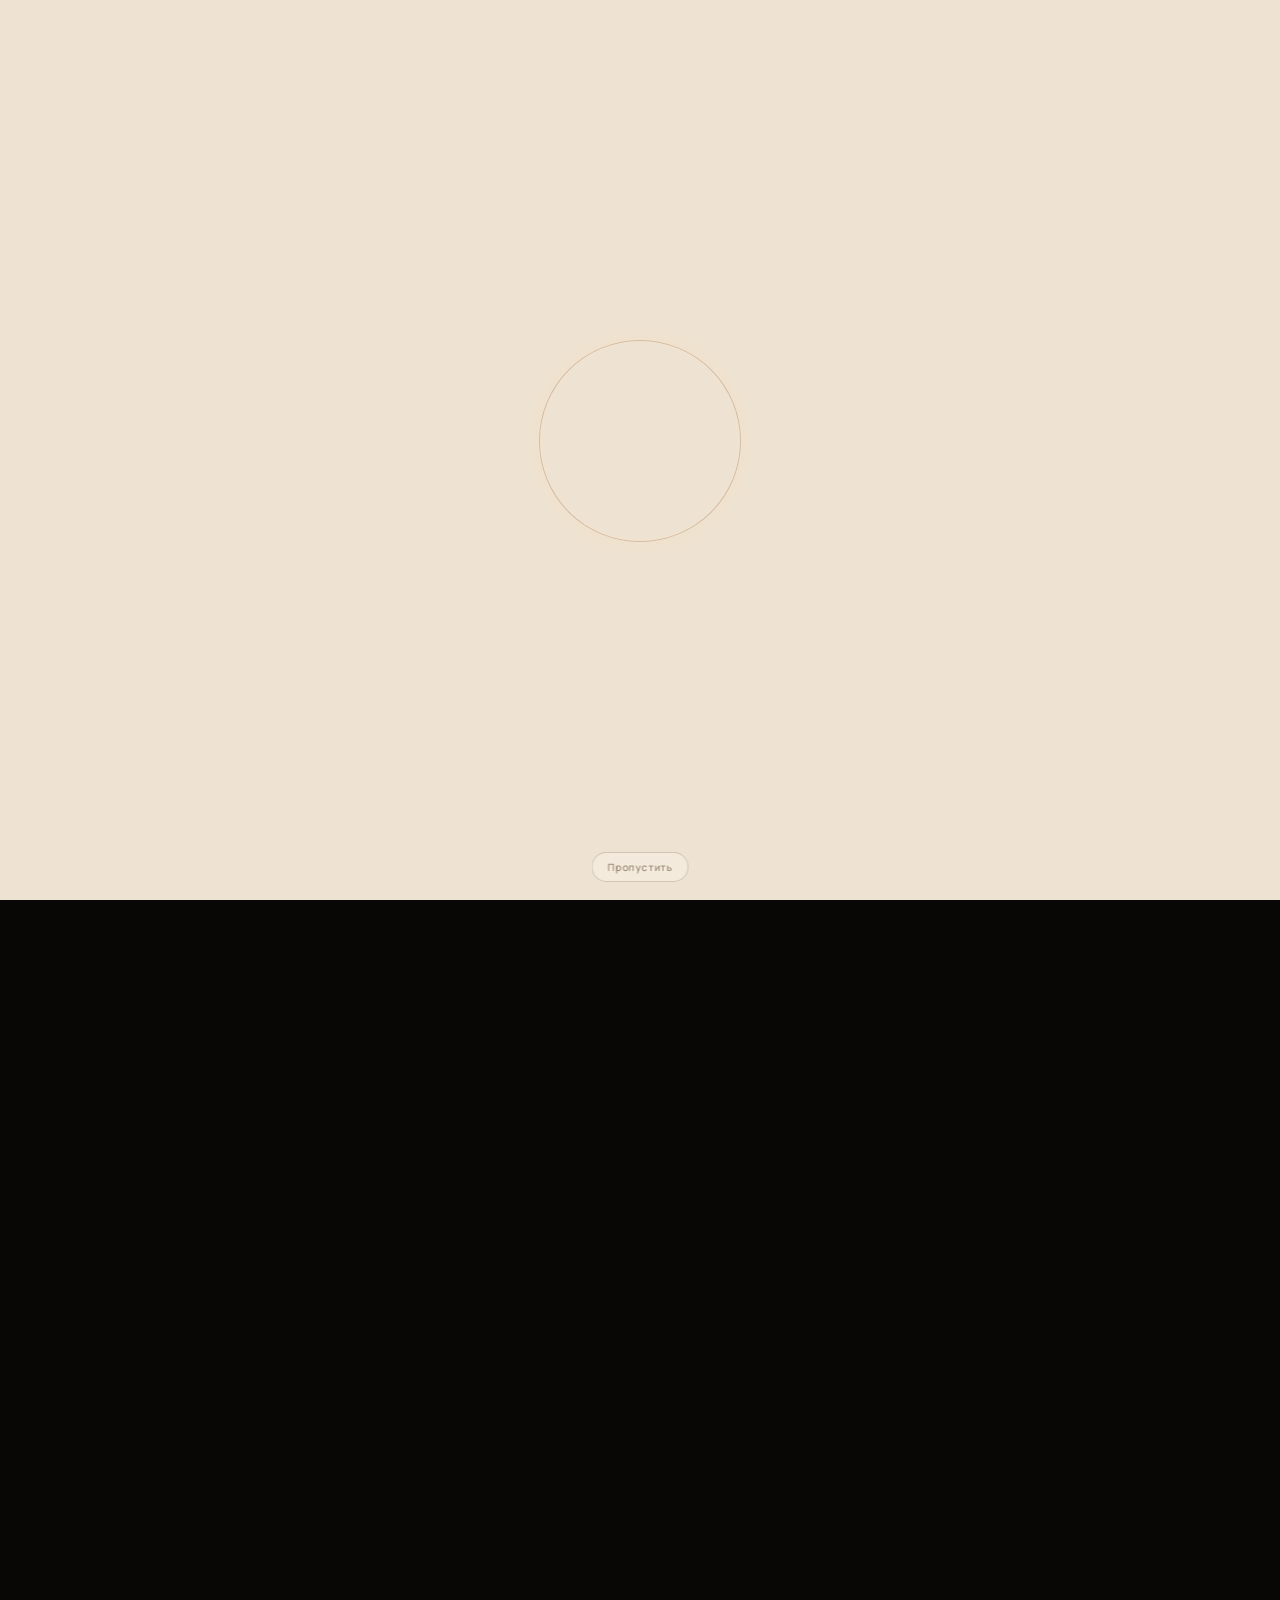
==== index.html @ 204f7936 "Add cinematic petal envelope opening" ====
<!doctype html>
<html lang="ru">
<head>
  <meta charset="utf-8">
  <meta name="viewport" content="width=device-width,initial-scale=1,viewport-fit=cover">
  <meta name="theme-color" content="#090706">
  <meta name="description" content="Свадебное приглашение Михаила и Лианы — 21 июля 2027 года, Москва.">
  <meta name="invite-studio-release" content="V18-CINEMATIC-VIDEO-OPENING">
  <meta name="rsvp-endpoint" content="">
  <title>Михаил и Лиана — 21 июля 2027</title>
  <link rel="preconnect" href="https://fonts.googleapis.com">
  <link rel="preconnect" href="https://fonts.gstatic.com" crossorigin>
  <link href="https://fonts.googleapis.com/css2?family=Cormorant+Garamond:ital,wght@0,400;0,500;0,600;1,400;1,500&family=Manrope:wght@400;500;600&display=swap" rel="stylesheet">
  <link rel="preload" as="image" href="assets/images/hero-desktop.webp" media="(min-width:821px)">
  <link rel="preload" as="image" href="assets/images/hero-mobile.webp" media="(max-width:820px)">
  <link rel="preload" as="image" href="assets/images/envelope-video-poster-v18.webp">
  <link rel="preload" as="video" href="assets/video/envelope-opening-v18.mp4" type="video/mp4">
  <link rel="stylesheet" href="assets/v12.css?v=18">
</head>
<body class="is-locked">
  <div class="boot" id="boot" aria-hidden="true"><span>M</span><i></i><span>L</span></div>

  <button class="music-control" id="musicBtn" type="button" aria-label="Включить музыку" aria-pressed="false">
    <span class="music-icon" aria-hidden="true">♪</span>
    <span class="music-wave" aria-hidden="true"><i></i><i></i><i></i></span>
  </button>
  <audio id="music" src="https://upload.wikimedia.org/wikipedia/commons/transcoded/b/b7/Gymnopedie_No._1..ogg/Gymnopedie_No._1..ogg.mp3" loop preload="none"></audio>

  <section class="opening video-opening" id="opening" aria-label="Открытие свадебного приглашения">
    <div class="opening-video-stage" aria-hidden="true">
      <video class="opening-video" id="openingVideo" playsinline muted preload="auto" disablepictureinpicture poster="assets/images/envelope-video-poster-v18.webp">
        <source src="assets/video/envelope-opening-v18.mp4" type="video/mp4">
      </video>
    </div>
    <div class="opening-whiteout" aria-hidden="true"></div>
    <button class="opening-play" id="seal" type="button" aria-label="Открыть приглашение"></button>
    <button class="skip-opening" id="skip" type="button">Пропустить</button>
  </section>

  <main class="site" id="site" aria-hidden="true" inert>
    <section class="hero" id="hero">
      <picture class="hero-media">
        <source media="(max-width:820px)" srcset="assets/images/hero-mobile.webp">
        <img src="assets/images/hero-desktop.webp" alt="Вечерняя свадебная площадка с дворцовой архитектурой, свечами и цветами">
      </picture>
      <div class="hero-overlay" aria-hidden="true"></div>

      <header class="hero-header">
        <a class="monogram" href="#hero" aria-label="В начало страницы"><span>M</span><i></i><span>L</span></a>
        <nav class="desktop-nav" aria-label="Основная навигация">
          <a href="#invitation">Приглашение</a><a href="#program">Программа</a><a href="#venue">Место</a><a href="#details">Детали</a><a href="#rsvp">RSVP</a>
        </nav>
        <button class="menu-toggle" id="menuToggle" type="button" aria-label="Открыть меню" aria-expanded="false" aria-controls="mobileMenu"><span></span><span></span></button>
      </header>

      <div class="mobile-menu" id="mobileMenu" hidden>
        <nav aria-label="Мобильная навигация">
          <a href="#invitation">Приглашение</a><a href="#program">Программа</a><a href="#venue">Место проведения</a><a href="#details">Важные детали</a><a href="#rsvp">Подтвердить участие</a>
        </nav>
      </div>

      <div class="hero-copy">
        <p class="hero-date">21 июля 2027 <span></span> Москва</p>
        <h1><span>Михаил</span><em>и</em><span>Лиана</span></h1>
        <p class="hero-lead">День, когда начинается<br>наша вечность</p>
        <div class="hero-actions">
          <a class="button button-light" href="#invitation">Смотреть приглашение <span aria-hidden="true">↓</span></a>
          <a class="button button-outline" href="#rsvp">Подтвердить участие</a>
        </div>
      </div>

      <div class="hero-foot"><span>Ресторан-дворец «Турандот»</span><a href="#invitation">Листайте вниз <i aria-hidden="true">↓</i></a></div>
    </section>

    <section class="paper-section invitation reveal-on-scroll" id="invitation">
      <div class="invitation-copy">
        <p class="eyebrow eyebrow-dark">Приглашение</p>
        <h2>Дорогие<br><em>родные и друзья</em></h2>
        <p>Мы будем бесконечно счастливы разделить с вами самый важный день в нашей жизни. Приглашаем вас на свадьбу, которая состоится <strong>21 июля 2027 года.</strong></p>
        <div class="signature">Михаил <i>&</i> Лиана</div>
      </div>
      <div class="countdown-panel">
        <p class="eyebrow">До свадьбы осталось</p>
        <div class="counter" aria-label="Обратный отсчёт до свадьбы">
          <div><strong id="d">0</strong><span id="dLabel">дней</span></div><div><strong id="h">00</strong><span id="hLabel">часов</span></div><div><strong id="m">00</strong><span id="mLabel">минут</span></div><div><strong id="s">00</strong><span id="sLabel">секунд</span></div>
        </div>
        <blockquote>«Большие истории начинаются<br>с правильных людей»</blockquote>
      </div>
    </section>

    <section class="dark-section program reveal-on-scroll" id="program">
      <div class="section-heading">
        <div><p class="eyebrow">21 июля 2027 · Москва</p><h2>Программа<br>дня</h2></div>
        <p>Один красивый вечер — от первой встречи до танцев под любимую музыку. Без лишней суеты, с тёплыми разговорами и людьми, которых мы любим.</p>
      </div>
      <div class="timeline">
        <div class="time-row"><time>17:00</time><strong>Сбор гостей</strong><span>Welcome drink</span></div><div class="time-row"><time>17:30</time><strong>Церемония</strong><span>Главный момент</span></div><div class="time-row"><time>18:15</time><strong>Фотосессия</strong><span>Время для памяти</span></div><div class="time-row"><time>19:00</time><strong>Ужин</strong><span>Тосты и разговоры</span></div><div class="time-row"><time>21:00</time><strong>Торт</strong><span>Сладкая пауза</span></div><div class="time-row"><time>21:30</time><strong>Вечеринка</strong><span>Танцы до ночи</span></div>
      </div>
    </section>

    <section class="venue reveal-on-scroll" id="venue">
      <div class="venue-copy">
        <p class="eyebrow">Место проведения · Москва</p><h2>Турандот</h2>
        <p>Торжественный вечер пройдёт в ресторане-дворце «Турандот» — среди парадных залов, золочёной лепнины и мягкого вечернего света.</p>
        <address>Москва, Тверской бульвар, 26</address><p class="muted">Сбор гостей начинается в 17:00.</p>
        <a class="button button-outline" href="https://yandex.ru/maps/?text=%D0%A2%D1%83%D1%80%D0%B0%D0%BD%D0%B4%D0%BE%D1%82%20%D0%A2%D0%B2%D0%B5%D1%80%D1%81%D0%BA%D0%BE%D0%B9%20%D0%B1%D1%83%D0%BB%D1%8C%D0%B2%D0%B0%D1%80%2026" target="_blank" rel="noopener">Открыть карту <span aria-hidden="true">↗</span></a>
      </div>
      <figure class="venue-media"><img src="assets/images/venue-interior.webp" alt="Торжественный зал со свечами, цветами и сервированным свадебным столом"><figcaption>Ресторан-дворец «Турандот»</figcaption></figure>
    </section>

    <section class="paper-section details reveal-on-scroll" id="details">
      <div class="details-heading"><p class="eyebrow eyebrow-dark">Чтобы вам было удобно</p><h2>Важные детали</h2></div>
      <div class="details-grid">
        <article><span>01</span><h3>Подарки</h3><p>Ваше присутствие — лучший подарок. Если захотите порадовать нас дополнительно, будем благодарны вкладу в нашу семейную мечту.</p></article>
        <article><span>02</span><h3>Трансфер</h3><p>Для гостей будет организован трансфер. Точное время и точки отправления сообщим ближе к дате.</p></article>
        <article><span>03</span><h3>Проживание</h3><p>Гостям из других городов поможем подобрать удобные варианты рядом с площадкой.</p></article>
        <article><span>04</span><h3>Дресс-код</h3><p>Cocktail Attire / Black Tie. Приветствуются глубокие тёмные и спокойные оттенки.</p></article>
      </div>
    </section>

    <section class="rsvp reveal-on-scroll" id="rsvp">
      <div class="rsvp-mark" aria-hidden="true"><img src="assets/images/wax-seal-ml.webp" alt=""></div>
      <div class="rsvp-copy">
        <p class="eyebrow">До 1 мая 2027</p><h2>RSVP</h2>
        <p>Пожалуйста, подтвердите присутствие. Это поможет нам идеально подготовить этот вечер.</p>
        <button class="button button-gold" id="rsvpBtn" type="button">Ответить</button>
      </div>
    </section>

    <footer><span>M <i>|</i> L</span><p>21 июля 2027 · Москва</p></footer>
  </main>

  <div class="modal" id="modal" hidden>
    <div class="modal-backdrop" data-close aria-hidden="true"></div>
    <div class="modal-card" role="dialog" aria-modal="true" aria-labelledby="modalTitle" aria-describedby="modalIntro">
      <button class="modal-close" type="button" data-close aria-label="Закрыть форму">×</button>
      <p class="eyebrow eyebrow-dark">RSVP</p><h2 id="modalTitle">Подтвердить участие</h2>
      <p class="modal-intro" id="modalIntro">Заполните короткую форму — это займёт меньше минуты.</p>
      <form class="rsvp-form" id="rsvpForm" novalidate>
        <label><span>Ваше имя *</span><input name="name" autocomplete="name" required placeholder="Например, Анна Смирнова"><small class="field-error"></small></label>
        <label><span>Вы будете с нами?</span><select name="attend"><option value="yes">Да, с радостью</option><option value="no">К сожалению, не смогу</option></select></label>
        <label><span>Количество гостей</span><select name="guests"><option value="1">1</option><option value="2">2</option><option value="3">3</option><option value="4">4</option></select></label>
        <label><span>Любимая песня</span><input name="song" placeholder="Артист — трек"></label>
        <label><span>Комментарий</span><textarea name="comment" placeholder="Пожелания или важные детали"></textarea></label>
        <button class="submit-button" type="submit"><span>Отправить ответ</span><i aria-hidden="true">→</i></button>
        <p class="form-note" id="formNote">Демонстрационная форма: ответ сохранится на этом устройстве.</p>
        <div class="form-status" id="status" role="status" aria-live="polite"></div>
      </form>
    </div>
  </div>

  <script src="assets/v12.js?v=18"></script>
</body>
</html>
---- assets/v12.css ----
:root{--bg:#090706;--bg-soft:#120e0b;--ink:#24170f;--paper:#efe3d0;--paper-2:#e8d8c1;--ivory:#f8efe3;--gold:#cda75f;--gold-light:#efd69c;--wine:#781f2d;--line:rgba(205,167,95,.25);--serif:"Cormorant Garamond",Georgia,serif;--sans:Manrope,Arial,sans-serif;--radius:28px;--max:1320px;--ease:cubic-bezier(.22,.74,.18,1)}
*{box-sizing:border-box}html{scroll-behavior:smooth;background:var(--bg);scroll-padding-top:20px}body{margin:0;background:radial-gradient(circle at 50% -10%,#21150f 0,transparent 26%),var(--bg);color:var(--ivory);font-family:var(--serif);overflow-x:hidden}body.is-locked{height:100svh;overflow:hidden}button,input,select,textarea{font:inherit}button,a{-webkit-tap-highlight-color:transparent}button{cursor:pointer}a{color:inherit;text-decoration:none}img{display:block;max-width:100%}[hidden]{display:none!important}::selection{background:var(--gold);color:var(--ink)}
.boot{position:fixed;z-index:500;inset:0;display:flex;align-items:center;justify-content:center;gap:18px;background:#080605;transition:opacity .55s ease,visibility .55s ease}.boot span{font-size:31px;letter-spacing:.14em;color:var(--gold-light)}.boot i{display:block;width:1px;height:48px;background:linear-gradient(transparent,var(--gold),transparent)}.boot.is-hidden{opacity:0;visibility:hidden}
.music-control{position:fixed;z-index:190;top:max(18px,env(safe-area-inset-top));right:max(18px,env(safe-area-inset-right));width:54px;height:54px;border:1px solid rgba(230,194,124,.43);border-radius:50%;display:grid;place-items:center;background:rgba(8,6,5,.7);backdrop-filter:blur(12px);color:var(--gold-light);box-shadow:0 12px 36px rgba(0,0,0,.34);transition:transform .25s ease,background .25s ease}.music-control:hover{transform:scale(1.05);background:rgba(25,17,12,.86)}.music-icon{font-size:20px}.music-wave{position:absolute;bottom:9px;display:flex;align-items:end;gap:2px;height:7px}.music-wave i{width:1px;height:3px;background:currentColor}.music-control[aria-pressed=true] .music-wave i{animation:wave .75s ease-in-out infinite alternate}.music-control[aria-pressed=true] .music-wave i:nth-child(2){animation-delay:.2s}.music-control[aria-pressed=true] .music-wave i:nth-child(3){animation-delay:.4s}@keyframes wave{to{height:7px}}
.opening{position:fixed;z-index:160;inset:0;display:grid;place-items:center;overflow:hidden;background:#080605;transition:opacity .9s ease,visibility .9s ease,transform .9s var(--ease)}.opening.is-finished{opacity:0;visibility:hidden;transform:scale(1.025);pointer-events:none}.opening-background{position:absolute;inset:-3%}.opening-background img{width:100%;height:100%;object-fit:cover;filter:blur(6px) brightness(.22) saturate(.75);transform:scale(1.05)}.opening-vignette{position:absolute;inset:0;background:radial-gradient(circle at 50% 48%,rgba(114,69,28,.2),transparent 32%),linear-gradient(180deg,rgba(6,4,3,.34),rgba(6,4,3,.78))}.opening-monogram{position:absolute;z-index:3;top:max(25px,env(safe-area-inset-top));left:50%;transform:translateX(-50%);display:flex;align-items:center;gap:18px;color:var(--gold-light);font-size:32px;letter-spacing:.13em}.opening-monogram i{width:1px;height:42px;background:linear-gradient(transparent,var(--gold),transparent)}.opening-center{position:relative;z-index:4;width:min(920px,96vw);display:grid;justify-items:center;padding:76px 14px 24px}.envelope{position:relative;width:min(760px,88vw);aspect-ratio:1.43;perspective:1600px;isolation:isolate}.envelope-shadow{position:absolute;z-index:0;left:8%;right:8%;bottom:1%;height:15%;border-radius:50%;background:rgba(0,0,0,.72);filter:blur(26px);transition:transform 1s var(--ease),opacity 1s ease}.envelope>img,.envelope-piece,.envelope-piece img,.opening-card,.opening-card>img{position:absolute;inset:0;width:100%;height:100%;object-fit:contain}.envelope-open{z-index:1;opacity:0;filter:brightness(.88);transition:opacity .45s ease}.envelope-piece{z-index:4;transform-style:preserve-3d;will-change:transform,opacity,filter}.envelope-piece img{max-width:none}.envelope-left{clip-path:polygon(0 0,52% 56%,0 100%)}.envelope-right{clip-path:polygon(100% 0,48% 56%,100% 100%)}.envelope-bottom{clip-path:polygon(0 100%,50% 54%,100% 100%)}.envelope-flap{z-index:5;clip-path:polygon(0 0,100% 0,50% 58%);transform-origin:50% 7%;transition:transform .9s var(--ease),opacity .4s ease,filter .45s ease;backface-visibility:hidden}.opening-card{z-index:2;inset:6% 14% 3%;width:72%;height:91%;left:14%;opacity:0;transform:translateY(19%) scale(.88);transition:transform 1s var(--ease),opacity .45s ease,filter .45s ease;filter:brightness(.72)}.opening-card-copy{position:absolute;inset:24% 22% 21%;display:flex;flex-direction:column;align-items:center;justify-content:center;text-align:center;color:#4b2f20;opacity:0;transition:opacity .45s ease .35s}.opening-card-copy small{font:600 9px/1 var(--sans);letter-spacing:.26em;text-transform:uppercase;color:#986a30}.opening-card-copy strong{display:grid;margin:14px 0 10px;font-size:clamp(23px,3.3vw,39px);font-weight:500;line-height:.85}.opening-card-copy em{font-weight:400;color:#996326}.opening-card-copy span{font:600 9px/1 var(--sans);letter-spacing:.18em;text-transform:uppercase}.wax-seal{position:absolute;z-index:8;left:50%;top:55%;width:19%;aspect-ratio:1;transform:translate(-50%,-50%);border-radius:50%;display:grid;place-items:center;background:radial-gradient(circle at 34% 28%,#a94752 0,#7b2030 48%,#50121d 100%);border:1px solid #bc765d;color:#f2d597;box-shadow:inset 0 0 0 5px rgba(255,194,131,.08),inset 0 0 20px rgba(29,3,8,.55),0 15px 26px rgba(0,0,0,.46);transition:transform .65s var(--ease),opacity .42s ease,filter .4s ease}.wax-seal:before{content:"";position:absolute;inset:12%;border:1px solid rgba(242,213,151,.38);border-radius:50%}.wax-seal span{font-size:clamp(14px,2.2vw,25px);letter-spacing:.08em}.seal-trigger{position:absolute;z-index:12;left:50%;top:55%;width:25%;aspect-ratio:1;transform:translate(-50%,-50%);border:0;border-radius:50%;background:transparent}.seal-trigger:after{content:"";position:absolute;inset:9%;border:1px solid rgba(239,214,156,.34);border-radius:50%;animation:pulse 1.8s ease-in-out infinite}.seal-trigger:focus-visible{outline:2px solid var(--gold-light);outline-offset:8px}.light-burst{position:absolute;z-index:7;left:50%;top:55%;width:1px;height:1px;opacity:0;transition:opacity .25s ease}.light-burst i{position:absolute;left:0;top:0;width:min(40vw,320px);height:1px;transform-origin:left;background:linear-gradient(90deg,#fff2c5,#df9d42 42%,transparent);filter:drop-shadow(0 0 5px #f5b654);transform:rotate(var(--r)) scaleX(0);transition:transform .7s var(--ease)}.light-burst i:nth-child(1){--r:35deg}.light-burst i:nth-child(2){--r:145deg}.light-burst i:nth-child(3){--r:215deg}.light-burst i:nth-child(4){--r:325deg}.sparkles{position:absolute;z-index:11;left:50%;top:55%;width:1px;height:1px}.sparkles i{position:absolute;width:4px;height:4px;border-radius:50%;background:#f5ca71;box-shadow:0 0 9px #e7a544;opacity:0;animation:spark 1.3s ease-out forwards}.opening-instruction{display:grid;justify-items:center;gap:7px;margin-top:4px;text-align:center}.opening-instruction strong{font:500 clamp(12px,1.4vw,16px)/1.2 var(--sans);letter-spacing:.24em;text-transform:uppercase;color:var(--gold-light)}.opening-instruction span{font:500 10px/1.4 var(--sans);letter-spacing:.16em;text-transform:uppercase;color:rgba(248,239,227,.55)}.skip-opening{margin-top:11px;padding:9px 14px;border:1px solid rgba(205,167,95,.18);border-radius:999px;background:transparent;color:rgba(248,239,227,.48);font:500 10px/1 var(--sans);letter-spacing:.08em}.opening.is-reacting .wax-seal{filter:brightness(1.3) saturate(1.13);transform:translate(-50%,-50%) scale(1.06)}.opening.is-reacting .seal-trigger:after{animation:none;box-shadow:0 0 50px rgba(223,157,66,.64)}.opening.is-tracing .light-burst{opacity:1}.opening.is-tracing .light-burst i{transform:rotate(var(--r)) scaleX(1)}.opening.is-releasing .wax-seal{transform:translate(-50%,-110%) scale(.72) rotate(-8deg);opacity:0}.opening.is-opening .envelope-open{opacity:1}.opening.is-opening .envelope-flap{transform:rotateX(172deg);opacity:.18;filter:brightness(.65)}.opening.is-opening .envelope-left,.opening.is-opening .envelope-right,.opening.is-opening .envelope-bottom{filter:brightness(.86)}.opening.is-rising .opening-card{opacity:1;transform:translateY(-24%) scale(.94);filter:brightness(1)}.opening.is-rising .opening-card-copy{opacity:1}.opening.is-rising .envelope-shadow{transform:scale(.83);opacity:.52}@keyframes pulse{50%{transform:scale(1.13);opacity:.28}}@keyframes spark{0%{opacity:0;transform:translate(0,0) scale(.3)}20%{opacity:1}100%{opacity:0;transform:translate(var(--x),var(--y)) scale(.1)}}
.site{position:relative;z-index:2;padding:14px 14px 46px;opacity:0;transform:translateY(18px);pointer-events:none;transition:opacity .8s ease,transform .8s var(--ease)}.site.is-ready{opacity:1;transform:none;pointer-events:auto}.site:before{content:"";position:fixed;z-index:-1;inset:0;pointer-events:none;background:radial-gradient(circle,rgba(205,167,95,.4) 0 1px,transparent 1.4px) 0 0/84px 84px;mask-image:linear-gradient(#000,transparent 72%);opacity:.11}.hero,.paper-section,.dark-section,.venue,.rsvp{width:min(var(--max),calc(100vw - 28px));margin:0 auto 22px;border:1px solid var(--line);border-radius:var(--radius);overflow:hidden;box-shadow:0 30px 85px rgba(0,0,0,.35)}
.hero{position:relative;min-height:min(92svh,880px);background:#0d0a08}.hero-media,.hero-media img{position:absolute;inset:0;width:100%;height:100%}.hero-media img{object-fit:cover;object-position:center}.hero-overlay{position:absolute;inset:0;background:linear-gradient(90deg,rgba(8,6,5,.93) 0,rgba(8,6,5,.7) 30%,rgba(8,6,5,.12) 67%),linear-gradient(180deg,rgba(4,3,2,.56) 0,transparent 24%,transparent 65%,rgba(4,3,2,.72) 100%)}.hero-header{position:absolute;z-index:6;top:0;left:0;right:0;display:grid;grid-template-columns:auto 1fr 70px;align-items:center;min-height:88px;padding:0 34px;border-bottom:1px solid rgba(242,214,156,.16);background:linear-gradient(180deg,rgba(4,3,2,.5),transparent)}.monogram{display:flex;align-items:center;gap:13px;color:var(--gold-light);font-size:27px;letter-spacing:.1em}.monogram i{width:1px;height:39px;background:linear-gradient(transparent,var(--gold),transparent)}.desktop-nav{justify-self:center;display:flex;align-items:center;gap:clamp(20px,2.7vw,42px);padding-right:46px}.desktop-nav a{position:relative;font:600 10px/1 var(--sans);letter-spacing:.15em;text-transform:uppercase;color:rgba(248,239,227,.78);transition:color .25s ease}.desktop-nav a:after{content:"";position:absolute;left:0;right:100%;bottom:-10px;height:1px;background:var(--gold);transition:right .28s ease}.desktop-nav a:hover{color:var(--gold-light)}.desktop-nav a:hover:after{right:0}.menu-toggle{display:none}.mobile-menu{display:none}.hero-copy{position:absolute;z-index:5;left:clamp(34px,6vw,82px);top:50%;transform:translateY(-43%);width:min(540px,46vw)}.hero-date{display:flex;align-items:center;gap:12px;margin:0 0 22px;font:600 11px/1.4 var(--sans);letter-spacing:.2em;text-transform:uppercase;color:var(--gold-light)}.hero-date span{width:34px;height:1px;background:var(--gold)}.hero h1{margin:0;display:grid;width:max-content;font-size:clamp(66px,7.3vw,112px);font-weight:400;line-height:.65;letter-spacing:.005em;text-transform:uppercase;text-shadow:0 8px 32px rgba(0,0,0,.45)}.hero h1 em{margin:8px 0 3px;text-align:center;font-size:.46em;font-weight:400;text-transform:none;color:var(--gold);transform:translateX(10%)}.hero-lead{margin:28px 0 0;font:500 12px/1.8 var(--sans);letter-spacing:.2em;text-transform:uppercase;color:rgba(248,239,227,.74)}.hero-actions{display:flex;gap:12px;flex-wrap:wrap;margin-top:28px}.button{min-height:48px;padding:0 21px;border:1px solid rgba(205,167,95,.45);border-radius:999px;display:inline-flex;align-items:center;justify-content:center;gap:18px;font:600 10px/1 var(--sans);letter-spacing:.12em;text-transform:uppercase;transition:transform .25s ease,background .25s ease,color .25s ease,border-color .25s ease}.button:hover{transform:translateY(-2px)}.button-light{background:var(--paper);border-color:var(--paper);color:var(--ink)}.button-outline{background:rgba(8,6,5,.42);backdrop-filter:blur(9px);color:var(--ivory)}.button-gold{background:var(--gold);border-color:var(--gold);color:#25170d}.hero-foot{position:absolute;z-index:5;left:34px;right:34px;bottom:24px;display:flex;justify-content:space-between;align-items:center;font:500 10px/1 var(--sans);letter-spacing:.12em;text-transform:uppercase;color:rgba(248,239,227,.52)}.hero-foot a{display:flex;align-items:center;gap:12px;color:var(--gold-light)}.hero-foot i{font-style:normal;font-size:18px;animation:down 1.5s ease-in-out infinite}@keyframes down{50%{transform:translateY(5px)}}
.paper-section{background:linear-gradient(145deg,var(--paper),var(--paper-2));color:var(--ink)}.invitation{display:grid;grid-template-columns:1.08fr .92fr}.invitation-copy{position:relative;padding:clamp(42px,6vw,86px);overflow:hidden}.invitation-copy:after{content:"";position:absolute;right:-115px;bottom:-120px;width:310px;height:310px;border:1px solid rgba(104,70,42,.17);border-radius:50%;box-shadow:inset 0 0 0 22px rgba(104,70,42,.025)}.eyebrow{margin:0;font:600 10px/1.4 var(--sans);letter-spacing:.2em;text-transform:uppercase;color:var(--gold)}.eyebrow-dark{color:#8b6030}.invitation-copy h2,.venue-copy h2{margin:14px 0 24px;font-size:clamp(48px,5.8vw,84px);font-weight:400;line-height:.88}.invitation-copy h2 em{font-weight:400}.invitation-copy>p:not(.eyebrow){position:relative;z-index:1;max-width:650px;margin:0;font-size:clamp(19px,2vw,28px);line-height:1.5;color:#604736}.signature{position:relative;z-index:1;margin-top:34px;color:#8a5d31;font-size:27px;font-style:italic}.signature i{font-weight:400;color:#a07440}.countdown-panel{display:grid;align-content:center;padding:clamp(38px,5vw,70px);text-align:center;background:radial-gradient(circle at 50% 20%,rgba(128,72,26,.25),transparent 35%),#0c0907}.counter{display:grid;grid-template-columns:repeat(4,1fr);gap:12px;margin:28px 0}.counter div{aspect-ratio:1;display:grid;place-content:center;border:1px solid rgba(205,167,95,.56);border-radius:50%}.counter strong{font-size:clamp(31px,4.1vw,54px);font-weight:400;line-height:.86}.counter span{margin-top:7px;font:600 7px/1 var(--sans);letter-spacing:.1em;text-transform:uppercase;color:var(--gold)}.countdown-panel blockquote{margin:10px 0 0;color:var(--gold-light);font-size:clamp(23px,2.3vw,32px);font-style:italic;line-height:1.3}
.dark-section{padding:clamp(42px,5.5vw,76px);background:linear-gradient(150deg,#100c09,#080605)}.section-heading{display:grid;grid-template-columns:.82fr 1.18fr;gap:50px;align-items:end;margin-bottom:36px}.section-heading h2{margin:12px 0 0;font-size:clamp(62px,7.6vw,106px);font-weight:400;line-height:.78}.section-heading>p{max-width:600px;margin:0;color:rgba(248,239,227,.67);font:400 16px/1.75 var(--sans)}.timeline{border-top:1px solid var(--line)}.time-row{display:grid;grid-template-columns:115px 1fr auto;gap:24px;align-items:center;min-height:67px;border-bottom:1px solid rgba(205,167,95,.15)}.time-row time{font-size:24px;color:var(--gold-light)}.time-row strong{font-size:21px;font-weight:400}.time-row span{color:rgba(248,239,227,.49);font-size:14px;font-style:italic}
.venue{display:grid;grid-template-columns:.87fr 1.13fr;background:#0b0807}.venue-copy{display:flex;flex-direction:column;justify-content:center;padding:clamp(42px,5.5vw,76px)}.venue-copy p:not(.eyebrow){max-width:540px;margin:0 0 14px;color:rgba(248,239,227,.73);font:400 16px/1.75 var(--sans)}.venue-copy address{margin:7px 0 14px;font-size:19px;font-style:normal;color:var(--gold-light)}.venue-copy .muted{color:rgba(248,239,227,.48)!important}.venue-copy .button{align-self:flex-start;margin-top:14px}.venue-media{position:relative;min-height:630px;margin:0;overflow:hidden}.venue-media img{width:100%;height:100%;object-fit:cover}.venue-media:after{content:"";position:absolute;inset:0;background:linear-gradient(90deg,rgba(11,8,7,.62),transparent 28%)}.venue-media figcaption{position:absolute;z-index:2;right:22px;bottom:18px;color:rgba(248,239,227,.65);font-size:14px;font-style:italic}
.details{padding:clamp(42px,5.5vw,76px)}.details-heading h2{margin:13px 0 34px;font-size:clamp(60px,7.2vw,100px);font-weight:400;line-height:.85}.details-grid{display:grid;grid-template-columns:repeat(4,1fr);border-top:1px solid rgba(76,52,34,.19);border-left:1px solid rgba(76,52,34,.19)}.details-grid article{min-height:230px;padding:25px;border-right:1px solid rgba(76,52,34,.19);border-bottom:1px solid rgba(76,52,34,.19)}.details-grid article>span{font:600 9px/1 var(--sans);letter-spacing:.14em;color:#9b713f}.details-grid h3{margin:38px 0 12px;font-size:24px;font-weight:500}.details-grid p{margin:0;color:#67503d;font:400 14px/1.65 var(--sans)}
.rsvp{display:grid;grid-template-columns:.8fr 1.2fr;gap:50px;align-items:center;min-height:510px;padding:clamp(42px,6vw,86px);background:radial-gradient(circle at 20% 45%,rgba(120,31,45,.23),transparent 31%),linear-gradient(135deg,#100b09,#070504)}.rsvp-mark{position:relative;width:min(320px,66vw);aspect-ratio:1;margin:auto;border:1px solid #b78a45;border-radius:50%;display:flex;align-items:center;justify-content:center;gap:24px;background:radial-gradient(circle at 34% 28%,#a94752,#781f2d 55%,#48121b);box-shadow:inset 0 0 0 9px rgba(239,214,156,.04),inset 0 0 50px rgba(34,4,8,.4),0 28px 66px rgba(0,0,0,.4);color:#f1d38e;font-size:64px;letter-spacing:.06em}.rsvp-mark:before{content:"";position:absolute;inset:9%;border:1px solid rgba(239,214,156,.28);border-radius:50%}.rsvp-mark i{width:1px;height:80px;background:linear-gradient(transparent,var(--gold-light),transparent)}.rsvp-copy h2{margin:12px 0 21px;color:var(--gold);font-size:clamp(76px,10vw,136px);font-weight:400;line-height:.7}.rsvp-copy>p:not(.eyebrow){max-width:650px;color:rgba(248,239,227,.72);font:400 16px/1.7 var(--sans)}.rsvp-copy .button{margin-top:15px;min-width:160px}footer{width:min(var(--max),calc(100vw - 28px));margin:44px auto 0;display:flex;align-items:center;justify-content:space-between;color:rgba(248,239,227,.47)}footer span{font-size:24px;letter-spacing:.2em;color:var(--gold)}footer span i{font-style:normal;opacity:.55}footer p{font:500 9px/1 var(--sans);letter-spacing:.16em;text-transform:uppercase}
.modal{position:fixed;z-index:300;inset:0;display:grid;place-items:center;padding:16px}.modal-backdrop{position:absolute;inset:0;background:rgba(0,0,0,.78);backdrop-filter:blur(10px)}.modal-card{position:relative;z-index:1;width:min(590px,100%);max-height:min(90svh,820px);overflow:auto;padding:34px;border-radius:26px;background:linear-gradient(145deg,#f3e8d7,#e7d7c0);color:var(--ink);box-shadow:0 36px 100px rgba(0,0,0,.62)}.modal-close{position:absolute;top:13px;right:13px;width:42px;height:42px;border:1px solid rgba(67,42,26,.13);border-radius:50%;background:rgba(255,250,242,.7);color:#3f281b;font-size:25px;line-height:1}.modal-card h2{margin:8px 42px 8px 0;font-size:42px;font-weight:500;line-height:.96}.modal-intro{margin:0 0 22px;color:#654b37;font:400 14px/1.55 var(--sans)}.rsvp-form{display:grid;grid-template-columns:1fr 1fr;gap:13px}.rsvp-form label{display:grid;gap:6px}.rsvp-form label:first-child,.rsvp-form label:nth-child(4),.rsvp-form label:nth-child(5),.submit-button,.form-note,.form-status{grid-column:1/-1}.rsvp-form label>span{font:600 9px/1 var(--sans);letter-spacing:.13em;text-transform:uppercase;color:#79593f}.rsvp-form input,.rsvp-form select,.rsvp-form textarea{width:100%;min-height:47px;padding:12px 13px;border:1px solid rgba(72,47,30,.16);border-radius:11px;background:rgba(255,253,249,.8);color:#291a11;font:400 14px/1.4 var(--sans);outline:none;transition:border-color .2s ease,box-shadow .2s ease}.rsvp-form input:focus,.rsvp-form select:focus,.rsvp-form textarea:focus{border-color:#a8783c;box-shadow:0 0 0 3px rgba(168,120,60,.12)}.rsvp-form textarea{min-height:85px;resize:vertical}.field-error{min-height:0;color:#8c2031;font:500 11px/1.4 var(--sans)}.rsvp-form label.has-error input{border-color:#8c2031}.submit-button{min-height:50px;margin-top:3px;padding:0 18px;border:0;border-radius:999px;display:flex;align-items:center;justify-content:center;gap:18px;background:#29190f;color:#f5eadc;font:600 10px/1 var(--sans);letter-spacing:.12em;text-transform:uppercase}.submit-button:disabled{opacity:.55;cursor:wait}.submit-button i{font-style:normal;font-size:17px}.form-note{margin:0;color:#7b624f;font:400 11px/1.45 var(--sans)}.form-status{min-height:0;color:#724423;font:600 12px/1.5 var(--sans)}
.countdown-panel{color:var(--ivory)}
.reveal-on-scroll{opacity:0;transform:translateY(24px);transition:opacity .75s ease,transform .75s var(--ease)}.reveal-on-scroll.is-visible{opacity:1;transform:none}
@media(max-width:980px){.desktop-nav{gap:18px;padding-right:55px}.invitation,.venue,.rsvp{grid-template-columns:1fr}.venue-media{min-height:520px;order:-1}.section-heading{grid-template-columns:1fr}.rsvp{gap:30px}.rsvp-mark{width:230px}.details-grid{grid-template-columns:1fr 1fr}.hero-copy{width:min(540px,64vw)}}
@media(max-width:820px){:root{--radius:22px}.site{padding:8px 8px 38px}.hero,.paper-section,.dark-section,.venue,.rsvp{width:100%;margin-bottom:13px}.hero{min-height:max(720px,92svh)}.hero-media img{object-position:center}.hero-overlay{background:linear-gradient(180deg,rgba(6,4,3,.48) 0,rgba(6,4,3,.08) 28%,rgba(6,4,3,.55) 62%,rgba(6,4,3,.93) 100%)}.hero-header{min-height:72px;padding:0 17px;grid-template-columns:48px 1fr 48px}.monogram{grid-column:2;justify-self:center;font-size:24px}.monogram i{height:34px}.desktop-nav{display:none}.menu-toggle{display:grid;grid-column:1;grid-row:1;justify-self:start;width:44px;height:44px;padding:0;border:0;background:transparent;place-content:center;gap:7px}.menu-toggle span{display:block;width:23px;height:1px;background:var(--gold-light);transition:transform .25s ease}.menu-toggle[aria-expanded=true] span:first-child{transform:translateY(4px) rotate(45deg)}.menu-toggle[aria-expanded=true] span:last-child{transform:translateY(-4px) rotate(-45deg)}.mobile-menu{display:block;position:absolute;z-index:5;inset:72px 0 auto;background:rgba(8,6,5,.95);backdrop-filter:blur(14px);border-bottom:1px solid var(--line)}.mobile-menu nav{display:grid;padding:23px}.mobile-menu a{padding:13px 0;border-bottom:1px solid rgba(205,167,95,.13);font:500 11px/1 var(--sans);letter-spacing:.14em;text-transform:uppercase}.music-control{top:max(17px,env(safe-area-inset-top));right:max(14px,env(safe-area-inset-right));width:43px;height:43px}.hero-copy{left:22px;right:22px;top:auto;bottom:98px;width:auto;transform:none}.hero-date{margin-bottom:18px;font-size:9px}.hero h1{width:auto;font-size:clamp(54px,15.2vw,76px);line-height:.7}.hero h1 em{font-size:.4em;margin:7px 0 2px}.hero-lead{margin-top:21px;font-size:10px}.hero-actions{margin-top:22px}.hero-actions .button{flex:1;min-width:190px}.hero-foot{left:22px;right:22px;bottom:22px}.hero-foot>span{display:none}.opening-center{width:100%}.envelope{width:min(720px,96vw)}.opening-instruction{margin-top:8px}.invitation-copy,.countdown-panel,.dark-section,.venue-copy,.details,.rsvp{padding:36px 21px}.counter{gap:7px}.counter strong{font-size:clamp(28px,8vw,42px)}.venue-media{min-height:460px}.rsvp-mark{width:190px;font-size:42px}.rsvp-mark i{height:55px}}
@media(max-width:560px){.hero{min-height:max(690px,92svh)}.hero-copy{bottom:79px}.hero h1{font-size:clamp(52px,16vw,70px)}.hero-actions{display:grid}.hero-actions .button{width:100%;min-width:0}.hero-actions .button-outline{display:none}.hero-foot{bottom:18px}.opening-monogram{font-size:25px;gap:14px}.opening-monogram i{height:34px}.opening-center{padding:70px 6px 18px}.envelope{width:105vw;left:-2.5vw}.opening-instruction strong{font-size:10px}.skip-opening{font-size:9px}.invitation-copy h2,.venue-copy h2{font-size:47px}.invitation-copy>p:not(.eyebrow){font-size:20px}.counter{grid-template-columns:repeat(2,1fr);max-width:300px;margin:25px auto}.counter div{aspect-ratio:1}.section-heading h2{font-size:65px}.section-heading>p{font-size:14px}.time-row{grid-template-columns:66px 1fr;gap:12px;min-height:59px}.time-row time{font-size:18px}.time-row strong{font-size:18px}.time-row span{display:none}.venue-media{min-height:390px}.details-heading h2{font-size:61px}.details-grid{grid-template-columns:1fr}.details-grid article{min-height:0}.details-grid h3{margin-top:22px}.rsvp{min-height:560px;text-align:center}.rsvp-copy .button{width:100%}footer{width:calc(100vw - 28px);margin-top:32px;display:grid;justify-items:center;gap:12px}footer p{margin:0}.modal-card{padding:29px 17px}.modal-card h2{font-size:35px}.rsvp-form{grid-template-columns:1fr}.rsvp-form label{grid-column:1!important}}
@media(prefers-reduced-motion:reduce){html{scroll-behavior:auto}*,*:before,*:after{animation-duration:.01ms!important;animation-iteration-count:1!important;transition-duration:.01ms!important}.reveal-on-scroll{opacity:1;transform:none}}

/* V13: realistic seal and mobile typography refinements */
.wax-seal{width:24%;height:auto;aspect-ratio:1;display:block;object-fit:contain;border:0;border-radius:0;background:transparent;box-shadow:none;filter:drop-shadow(0 15px 20px rgba(0,0,0,.48));transition:transform .65s var(--ease),opacity .3s ease,filter .4s ease}
.envelope>img.wax-seal{inset:auto;left:50%;top:55%;width:24%;height:auto}
.wax-seal:before{content:none}.seal-trigger{transition:opacity .22s ease}.opening.is-releasing .seal-trigger{opacity:0;pointer-events:none}.opening.is-releasing .seal-trigger:after{box-shadow:none}.opening.is-opening .light-burst,.opening.is-rising .light-burst{opacity:0}.opening.is-opening .envelope-flap{opacity:0;visibility:hidden}
.rsvp-mark{width:min(340px,66vw);display:grid;place-items:center;border:0;border-radius:0;background:transparent;box-shadow:none}.rsvp-mark:before{content:none}.rsvp-mark img{width:100%;height:100%;object-fit:contain;filter:drop-shadow(0 28px 44px rgba(0,0,0,.5))}
.hero h1 span{display:block;max-width:100%;white-space:nowrap}
@media(max-width:820px){.hero h1{font-size:clamp(48px,14vw,64px);line-height:.72}.rsvp-mark{width:220px}.counter{max-width:320px;margin-left:auto;margin-right:auto}.counter strong{font-size:clamp(25px,7vw,34px)}}
@media(max-width:560px){.hero h1{font-size:clamp(46px,13.6vw,58px)}.counter{grid-template-columns:repeat(2,minmax(0,1fr));gap:12px;max-width:320px}.counter div{min-width:0}.rsvp-mark{width:210px}}

/* V14: clean envelope reveal and lighter mobile ornament */
.envelope-open{clip-path:inset(0 0 22% 0)}
@media(max-width:820px){.invitation-copy:after{right:-84px;bottom:-74px;width:190px;height:190px;box-shadow:inset 0 0 0 13px rgba(104,70,42,.025)}}
@media(max-width:560px){
  .envelope{width:100vw;left:0}
  .opening-card{transform:translateY(15%) scale(.78)}
  .opening-card-copy{inset:18% 18% 36%}
  .opening.is-rising .opening-card{transform:translateY(-34%) scale(.82)}
  .invitation-copy:after{right:-54px;bottom:-48px;width:132px;height:132px;box-shadow:inset 0 0 0 9px rgba(104,70,42,.025)}
}

/* V15: cinematic opening sequence */
.opening{perspective:1800px;transition:opacity 1.05s ease,visibility 1.05s ease,transform 1.2s cubic-bezier(.16,.84,.26,1),filter 1.05s ease}
.opening.is-finished{transform:scale(1.065);filter:blur(3px)}
.opening-background img{transform:scale(1.045);transition:transform 5.2s cubic-bezier(.16,.84,.26,1),filter 2.2s ease;will-change:transform,filter}
.opening-vignette{transition:opacity 1.5s ease,background 1.5s ease}
.opening-flash{position:absolute;z-index:2;inset:0;pointer-events:none;opacity:0;background:radial-gradient(circle at 50% 51%,rgba(255,239,193,.38) 0,rgba(224,166,78,.16) 12%,transparent 38%);mix-blend-mode:screen;transform:scale(.45);transition:opacity .8s ease,transform 1.1s cubic-bezier(.16,.84,.26,1)}
.envelope{transform-style:preserve-3d;transform:translateZ(0) scale(1);transition:transform .75s cubic-bezier(.16,.84,.26,1);will-change:transform}
.envelope-aura{position:absolute;z-index:0;inset:-12%;pointer-events:none;opacity:0;transform:scale(.48);filter:blur(18px);transition:opacity .8s ease,transform 1.3s cubic-bezier(.16,.84,.26,1),filter 1.1s ease}
.envelope-aura:before,.envelope-aura:after{content:"";position:absolute;inset:8%;border:1px solid rgba(239,214,156,.34);border-radius:50%;box-shadow:0 0 45px rgba(222,157,66,.24),inset 0 0 45px rgba(222,157,66,.12)}
.envelope-aura:after{inset:20%;border-color:rgba(255,240,202,.23);transform:rotate(18deg)}
.inner-glow{position:absolute;z-index:2;left:9%;right:9%;top:18%;bottom:15%;pointer-events:none;opacity:0;transform:translateY(16%) scale(.7);background:radial-gradient(ellipse at 50% 62%,rgba(255,247,213,.96) 0,rgba(235,185,95,.62) 16%,rgba(205,120,37,.2) 40%,transparent 70%);filter:blur(9px);transition:opacity .85s ease,transform 1.05s cubic-bezier(.16,.84,.26,1),filter .85s ease}
.inner-glow i{position:absolute;left:50%;bottom:28%;width:48%;height:1px;transform-origin:left;background:linear-gradient(90deg,rgba(255,244,206,.95),transparent);filter:blur(1px) drop-shadow(0 0 7px #efbd64)}
.inner-glow i:first-child{transform:rotate(205deg)}.inner-glow i:last-child{transform:rotate(335deg)}
.envelope-shadow{transition:transform 1.2s cubic-bezier(.16,.84,.26,1),opacity 1.1s ease,filter 1.1s ease}
.envelope-open{transition:opacity .75s ease,filter .9s ease}
.envelope-piece{z-index:5;transition:filter .9s ease,transform .9s cubic-bezier(.16,.84,.26,1)}
.envelope-flap{z-index:6;transition:transform .62s cubic-bezier(.33,0,.12,1),opacity .45s ease,filter .5s ease;backface-visibility:hidden}
.opening-card{z-index:3;opacity:0;transform:translate3d(0,24%,-18px) scale(.78) rotateX(5deg);transform-origin:50% 66%;filter:brightness(.66) drop-shadow(0 6px 8px rgba(0,0,0,.15));transition:transform 1.08s cubic-bezier(.16,.84,.26,1),opacity .5s ease,filter .8s ease;will-change:transform,opacity,filter}
.opening-card:after{content:"";position:absolute;inset:3% 12%;pointer-events:none;opacity:0;background:linear-gradient(112deg,transparent 28%,rgba(255,255,255,.5) 46%,transparent 62%);transform:translateX(-62%) skewX(-12deg);mix-blend-mode:screen;transition:transform 1.15s cubic-bezier(.16,.84,.26,1),opacity .3s ease}
.opening-card-copy{transition:opacity .62s ease .28s,transform .85s cubic-bezier(.16,.84,.26,1);transform:translateY(12px)}
.wax-seal{will-change:transform,opacity,filter;transition:transform .58s cubic-bezier(.16,.84,.26,1),opacity .48s ease,filter .48s ease}
.seal-trigger:after{transition:transform .45s ease,opacity .45s ease,box-shadow .45s ease}
.light-burst{transition:opacity .45s ease,transform .8s cubic-bezier(.16,.84,.26,1)}
.light-burst i{width:min(46vw,360px);transition:transform .9s cubic-bezier(.16,.84,.26,1),opacity .45s ease}
.sparkles i{width:var(--size,4px);height:var(--size,4px);animation-duration:var(--duration,1.4s);background:radial-gradient(circle,#fff7d8 0,#efbd64 48%,rgba(223,157,66,.35) 72%,transparent 74%);box-shadow:0 0 12px rgba(239,189,100,.82)}
.opening-instruction strong,.opening-instruction span{transition:opacity .22s ease,letter-spacing .6s ease,color .6s ease}
.site{filter:brightness(.7);transition:opacity 1.05s ease,transform 1.1s cubic-bezier(.16,.84,.26,1),filter 1.05s ease}.site.is-ready{filter:none}

.opening.is-reacting .envelope{transform:translateZ(0) scale(.988) rotateX(1.2deg)}
.opening.is-reacting .wax-seal{transform:translate(-50%,-47%) scale(.94);filter:brightness(1.28) saturate(1.12) drop-shadow(0 9px 13px rgba(0,0,0,.45)) drop-shadow(0 0 18px rgba(226,161,70,.32))}
.opening.is-reacting .seal-trigger:after{transform:scale(.88);opacity:.55;box-shadow:0 0 38px rgba(239,189,100,.38)}
.opening.is-tracing .opening-background img{transform:scale(1.075);filter:blur(5px) brightness(.28) saturate(.82)}
.opening.is-tracing .opening-vignette{opacity:.88}
.opening.is-tracing .opening-flash{opacity:.38;transform:scale(1)}
.opening.is-tracing .envelope{transform:translateZ(12px) scale(1.014)}
.opening.is-tracing .envelope-aura{opacity:1;transform:scale(1);filter:blur(5px)}
.opening.is-tracing .light-burst{opacity:.78;transform:scale(1.04)}
.opening.is-releasing .wax-seal{transform:translate(-50%,-92%) scale(.72) rotate(-8deg);opacity:0;filter:brightness(1.38) saturate(1.06) blur(3px) drop-shadow(0 0 18px rgba(239,189,100,.48));transition-duration:.46s,.28s,.34s}
.opening.is-releasing .seal-trigger{opacity:0;pointer-events:none}
.opening.is-releasing .light-burst{opacity:.18;transform:scale(1.14)}
.opening.is-flap-half .envelope{transform:translateZ(17px) scale(1.018) rotateX(-.8deg)}
.opening.is-flap-half .wax-seal{visibility:hidden}
.opening.is-flap-half .envelope-flap{visibility:visible;opacity:.86;transform:rotateX(78deg) translateZ(4px);filter:brightness(.94) drop-shadow(0 -9px 12px rgba(0,0,0,.17))}
.opening.is-flap-half .inner-glow{opacity:.42;transform:translateY(10%) scale(.84);filter:blur(11px)}
.opening.is-opening .envelope-open{opacity:1;filter:brightness(.94)}
.opening.is-opening .envelope-flap{visibility:hidden;opacity:0;transform:rotateX(170deg) translateZ(-2px)}
.opening.is-opening .inner-glow{opacity:1;transform:translateY(0) scale(1);filter:blur(6px)}
.opening.is-opening .opening-flash{opacity:.72;transform:scale(1.22)}
.opening.is-opening .envelope-aura{opacity:.76;transform:scale(1.12);filter:blur(11px)}
.opening.is-opening .light-burst{opacity:.08}
.opening.is-opening .envelope-left,.opening.is-opening .envelope-right,.opening.is-opening .envelope-bottom{filter:brightness(.93) drop-shadow(0 6px 10px rgba(0,0,0,.12))}
.opening.is-rising .opening-card{opacity:1;transform:translate3d(0,-31%,34px) scale(.88) rotateX(-1.4deg);filter:brightness(1) drop-shadow(0 28px 24px rgba(0,0,0,.32))}
.opening.is-rising .opening-card:after{opacity:.65;transform:translateX(68%) skewX(-12deg)}
.opening.is-rising .opening-card-copy{opacity:1;transform:translateY(0)}
.opening.is-rising .inner-glow{opacity:.82;transform:translateY(-6%) scale(1.06)}
.opening.is-rising .light-burst{opacity:0}
.opening.is-rising .envelope-shadow{transform:scale(.8) translateY(8%);opacity:.42;filter:blur(31px)}
.opening.is-settled .opening-card{transform:translate3d(0,-29%,26px) scale(.9) rotateX(0);filter:brightness(1) drop-shadow(0 23px 22px rgba(0,0,0,.28))}
.opening.is-settled .opening-card:after{opacity:0}
.opening.is-settled .opening-flash{opacity:.22;transform:scale(1.4)}
.opening.is-settled .envelope-aura{opacity:.48;transform:scale(1.18);filter:blur(16px)}

@media(max-width:820px){
  .opening-flash{background:radial-gradient(circle at 50% 47%,rgba(255,239,193,.34),rgba(224,166,78,.12) 18%,transparent 48%)}
  .envelope-aura{inset:-16% -8%}
  .light-burst i{width:min(54vw,230px)}
}
@media(max-width:560px){
  .opening-center{padding-top:76px}
  .opening-card{transform:translate3d(0,20%,-14px) scale(.68) rotateX(4deg)}
  .opening.is-rising .opening-card{transform:translate3d(0,-37%,26px) scale(.78) rotateX(-1deg)}
  .opening.is-settled .opening-card{transform:translate3d(0,-35%,22px) scale(.8) rotateX(0)}
  .inner-glow{left:4%;right:4%;top:12%;bottom:10%}
}
@media(prefers-reduced-motion:reduce){.opening-flash,.envelope-aura,.inner-glow{display:none}.site{filter:none}}

/* V16: real mobile video opening with a seamless paper-card bridge */
.opening-video-stage,.video-seal-trigger{display:none}

@media(max-width:820px){
  .opening.has-mobile-video .opening-background,
  .opening.has-mobile-video .opening-vignette,
  .opening.has-mobile-video .opening-flash{display:none}

  .opening.has-mobile-video .opening-video-stage{
    position:absolute;
    z-index:1;
    inset:0;
    display:block;
    overflow:hidden;
    background:#080605;
  }

  .opening-video{
    position:absolute;
    inset:0;
    width:100%;
    height:100%;
    object-fit:cover;
    object-position:50% 50%;
    background:#080605;
    transition:opacity .5s ease,filter .65s ease,transform 1s cubic-bezier(.16,.84,.26,1);
    will-change:opacity,filter,transform;
  }

  .video-card-bridge{
    position:absolute;
    z-index:2;
    overflow:hidden;
    opacity:0;
    border:1px solid rgba(151,119,66,.72);
    border-radius:2px;
    background:
      radial-gradient(circle at 24% 18%,rgba(255,255,255,.3),transparent 32%),
      linear-gradient(128deg,rgba(255,255,255,.14),transparent 35%,rgba(135,91,43,.035) 78%),
      #ece1cd;
    box-shadow:0 20px 42px rgba(0,0,0,.24);
    transition:
      opacity .1s linear,
      top .9s cubic-bezier(.16,.84,.26,1),
      left .9s cubic-bezier(.16,.84,.26,1),
      width .9s cubic-bezier(.16,.84,.26,1),
      height .9s cubic-bezier(.16,.84,.26,1),
      border-color .6s ease,
      border-radius .8s ease,
      box-shadow .8s ease;
    will-change:top,left,width,height,opacity;
  }

  .video-card-copy{
    position:absolute;
    inset:0;
    display:flex;
    flex-direction:column;
    align-items:center;
    justify-content:center;
    padding:clamp(28px,9vw,72px);
    text-align:center;
    color:#4a3020;
    opacity:0;
    transform:translateY(16px) scale(.98);
    transition:opacity .48s ease,transform .75s cubic-bezier(.16,.84,.26,1);
  }

  .video-card-copy:before,
  .video-card-copy:after{
    content:"";
    position:absolute;
    left:50%;
    width:min(110px,28vw);
    height:1px;
    transform:translateX(-50%) scaleX(.2);
    background:linear-gradient(90deg,transparent,#ad8244,transparent);
    opacity:0;
    transition:transform .8s ease .42s,opacity .6s ease .42s;
  }
  .video-card-copy:before{top:22%}
  .video-card-copy:after{bottom:22%}
  .video-card-copy small,
  .video-card-copy time{
    font:600 clamp(9px,2.4vw,12px)/1.4 var(--sans);
    letter-spacing:.24em;
    text-transform:uppercase;
    color:#8b6234;
  }
  .video-card-copy strong{
    display:grid;
    gap:0;
    margin:clamp(18px,4vh,34px) 0;
    font-size:clamp(52px,16vw,86px);
    font-weight:400;
    line-height:.68;
    letter-spacing:.01em;
  }
  .video-card-copy strong span{display:block;white-space:nowrap}
  .video-card-copy em{
    margin:9px 0 5px;
    color:#a17235;
    font-size:.42em;
    font-weight:400;
  }

  .opening.has-mobile-video .opening-center{
    position:absolute;
    z-index:4;
    inset:0;
    display:block;
    width:100%;
    padding:0;
    pointer-events:none;
  }
  .opening.has-mobile-video .envelope{display:none}
  .opening.has-mobile-video .opening-instruction{
    position:absolute;
    left:18px;
    right:18px;
    bottom:max(88px,calc(env(safe-area-inset-bottom) + 76px));
    margin:0;
    transition:opacity .35s ease,transform .45s ease;
  }
  .opening.has-mobile-video .skip-opening{
    position:absolute;
    left:50%;
    bottom:max(25px,calc(env(safe-area-inset-bottom) + 13px));
    margin:0;
    transform:translateX(-50%);
    pointer-events:auto;
  }
  .opening.has-mobile-video .video-seal-trigger{
    position:absolute;
    z-index:12;
    left:50%;
    top:53.2%;
    display:block;
    width:clamp(92px,28vw,132px);
    aspect-ratio:1;
    transform:translate(-50%,-50%);
    border:0;
    border-radius:50%;
    background:transparent;
  }
  .opening.has-mobile-video .video-seal-trigger:after{
    content:"";
    position:absolute;
    inset:10%;
    border:1px solid rgba(239,214,156,.42);
    border-radius:50%;
    box-shadow:0 0 28px rgba(223,157,66,.23);
    animation:pulse 1.8s ease-in-out infinite;
  }
  .opening.has-mobile-video .video-seal-trigger:focus-visible{outline:2px solid var(--gold-light);outline-offset:5px}
  .opening.has-mobile-video.is-video-playing .opening-instruction{
    opacity:0;
    transform:translateY(9px);
  }
  .opening.has-mobile-video.is-video-playing .video-seal-trigger{
    opacity:0;
    pointer-events:none;
  }
  .opening.has-mobile-video.is-video-playing .video-seal-trigger:after{animation:none}
  .opening.has-mobile-video.is-bridge-matched .video-card-bridge{opacity:1}
  .opening.has-mobile-video.is-bridging .video-card-bridge{
    top:0!important;
    left:0!important;
    width:100%!important;
    height:100%!important;
    border-color:transparent;
    border-radius:0;
    box-shadow:none;
  }
  .opening.has-mobile-video.is-bridging .video-card-copy{
    opacity:1;
    transform:translateY(0) scale(1);
    transition-delay:.22s;
  }
  .opening.has-mobile-video.is-bridging .video-card-copy:before,
  .opening.has-mobile-video.is-bridging .video-card-copy:after{
    opacity:1;
    transform:translateX(-50%) scaleX(1);
  }
  .opening.has-mobile-video.is-bridging .opening-monogram{opacity:0;transform:translateX(-50%) translateY(-8px)}
  .opening.has-mobile-video.is-bridge-dissolving .video-card-copy{
    opacity:0;
    transform:translateY(-10px) scale(1.015);
    transition-delay:0s;
  }
  .opening.has-mobile-video.is-bridge-dissolving .video-card-copy:before,
  .opening.has-mobile-video.is-bridge-dissolving .video-card-copy:after{opacity:0;transition-delay:0s}
  .opening-monogram{transition:opacity .4s ease,transform .55s cubic-bezier(.16,.84,.26,1)}
}

@media(prefers-reduced-motion:reduce){.opening-video-stage,.video-seal-trigger{display:none!important}}

/* V17: the viewport itself is the envelope — four responsive paper flaps, then light */
.fullscreen-opening{
  --meet-x:50%;
  --meet-y:48%;
  --paper-art:url("images/paper-embossed-desktop-v17.webp");
  display:block;
  overflow:hidden;
  background:transparent;
  perspective:1800px;
  transition:opacity .72s ease,visibility .72s ease;
}
.fullscreen-opening.is-finished{opacity:0;visibility:hidden;transform:none;pointer-events:none}
.fullscreen-envelope{position:absolute;inset:0;transform-style:preserve-3d;isolation:isolate}
.screen-flap{
  position:absolute;
  inset:-1px;
  background-image:linear-gradient(var(--facet-light,rgba(255,255,255,.08)),var(--facet-shade,rgba(105,70,40,.045))),var(--paper-art);
  background-position:center;
  background-size:cover;
  backface-visibility:hidden;
  transform-style:preserve-3d;
  will-change:transform,opacity,filter;
  transition:
    transform 1.18s cubic-bezier(.2,.78,.16,1),
    opacity .32s ease .8s,
    filter .8s ease;
  transition-delay:var(--flap-delay,0s),calc(var(--flap-delay,0s) + .8s),var(--flap-delay,0s);
}
.screen-flap-top{
  z-index:4;
  --facet-light:rgba(255,255,255,.16);
  --facet-shade:rgba(113,73,40,.025);
  --flap-delay:0s;
  clip-path:polygon(0 0,100% 0,var(--meet-x) var(--meet-y));
  transform-origin:50% 0;
  filter:drop-shadow(0 10px 11px rgba(74,45,28,.2));
}
.screen-flap-right{
  z-index:3;
  --facet-light:rgba(255,255,255,.035);
  --facet-shade:rgba(113,73,40,.08);
  --flap-delay:.08s;
  clip-path:polygon(100% 0,100% 100%,var(--meet-x) var(--meet-y));
  transform-origin:100% 50%;
  filter:drop-shadow(-8px 0 9px rgba(74,45,28,.17));
}
.screen-flap-bottom{
  z-index:2;
  --facet-light:rgba(255,255,255,.01);
  --facet-shade:rgba(113,73,40,.105);
  --flap-delay:.15s;
  clip-path:polygon(0 100%,100% 100%,var(--meet-x) var(--meet-y));
  transform-origin:50% 100%;
  filter:drop-shadow(0 -8px 9px rgba(74,45,28,.14));
}
.screen-flap-left{
  z-index:3;
  --facet-light:rgba(255,255,255,.08);
  --facet-shade:rgba(113,73,40,.06);
  --flap-delay:.08s;
  clip-path:polygon(0 0,var(--meet-x) var(--meet-y),0 100%);
  transform-origin:0 50%;
  filter:drop-shadow(8px 0 9px rgba(74,45,28,.17));
}
.envelope-center-glow{
  position:absolute;
  z-index:6;
  left:var(--meet-x);
  top:var(--meet-y);
  width:min(44vmin,360px);
  aspect-ratio:1;
  border-radius:50%;
  transform:translate(-50%,-50%) scale(.42);
  opacity:.28;
  background:radial-gradient(circle,rgba(255,252,226,.98) 0,rgba(244,197,104,.52) 24%,rgba(181,104,39,.12) 48%,transparent 72%);
  filter:blur(10px);
  mix-blend-mode:screen;
  transition:opacity .36s ease,transform .85s cubic-bezier(.16,.84,.26,1),filter .65s ease;
}
.envelope-rays{position:absolute;z-index:7;left:var(--meet-x);top:var(--meet-y);width:1px;height:1px;opacity:0;transition:opacity .35s ease}
.envelope-rays i{position:absolute;left:0;top:0;width:min(62vmax,980px);height:1px;transform-origin:left;background:linear-gradient(90deg,rgba(255,251,224,.94),rgba(238,179,78,.3) 28%,transparent 72%);filter:drop-shadow(0 0 7px rgba(255,222,151,.9));transform:rotate(var(--ray)) scaleX(.05);transition:transform .82s cubic-bezier(.14,.88,.22,1)}
.envelope-rays i:nth-child(1){--ray:0deg}.envelope-rays i:nth-child(2){--ray:45deg}.envelope-rays i:nth-child(3){--ray:90deg}.envelope-rays i:nth-child(4){--ray:135deg}.envelope-rays i:nth-child(5){--ray:180deg}.envelope-rays i:nth-child(6){--ray:225deg}.envelope-rays i:nth-child(7){--ray:270deg}.envelope-rays i:nth-child(8){--ray:315deg}
.envelope-sparks{position:absolute;z-index:9;left:var(--meet-x);top:var(--meet-y);width:1px;height:1px;pointer-events:none}
.fullscreen-seal{
  position:absolute;
  z-index:20;
  left:var(--meet-x);
  top:var(--meet-y);
  width:clamp(108px,12vmin,158px);
  height:auto;
  transform:translate(-50%,-50%) scale(1);
  filter:drop-shadow(0 15px 14px rgba(58,25,19,.32)) drop-shadow(0 0 13px rgba(237,166,77,.38));
  will-change:transform,opacity,filter;
  transition:transform .58s cubic-bezier(.16,.84,.26,1),opacity .4s ease,filter .4s ease;
}
.fullscreen-seal-trigger{
  position:absolute;
  z-index:24;
  left:var(--meet-x);
  top:var(--meet-y);
  width:clamp(118px,15vmin,178px);
  aspect-ratio:1;
  transform:translate(-50%,-50%);
  border:0;
  border-radius:50%;
  background:transparent;
}
.fullscreen-seal-trigger:after{
  content:"";
  position:absolute;
  inset:8%;
  border:1px solid rgba(147,79,47,.22);
  border-radius:50%;
  box-shadow:0 0 0 1px rgba(255,239,198,.2),0 0 30px rgba(205,117,51,.18);
  animation:fullscreen-seal-pulse 2s ease-in-out infinite;
}
.fullscreen-seal-trigger:focus-visible{outline:2px solid #7b2630;outline-offset:7px}
.opening-whiteout{
  position:absolute;
  z-index:30;
  inset:-18%;
  pointer-events:none;
  opacity:0;
  transform:scale(.32);
  border-radius:50%;
  background:radial-gradient(circle at var(--meet-x) var(--meet-y),#fffef5 0,#fff7d7 17%,rgba(255,232,175,.91) 31%,rgba(255,244,219,.34) 49%,transparent 69%);
  filter:blur(3px);
  mix-blend-mode:screen;
  will-change:opacity,transform;
  transition:opacity .36s ease,transform .75s cubic-bezier(.16,.84,.26,1);
}
.fullscreen-opening .skip-opening{
  position:absolute;
  z-index:40;
  left:50%;
  bottom:max(16px,calc(env(safe-area-inset-bottom) + 8px));
  margin:0;
  padding:9px 14px;
  transform:translateX(-50%);
  border-color:rgba(81,50,32,.16);
  color:rgba(73,45,29,.46);
  opacity:0;
  animation:skip-reveal .5s ease 2.4s forwards;
}
body.is-locked .music-control{opacity:0;pointer-events:none}
.music-control{transition:transform .25s ease,background .25s ease,opacity .4s ease}

.fullscreen-opening.is-seal-pressed .fullscreen-seal{transform:translate(-50%,-50%) scale(.92);filter:drop-shadow(0 8px 9px rgba(58,25,19,.34)) drop-shadow(0 0 25px rgba(237,166,77,.7)) brightness(1.1)}
.fullscreen-opening.is-seal-pressed .envelope-center-glow{opacity:.72;transform:translate(-50%,-50%) scale(.68)}
.fullscreen-opening.is-unsealing .fullscreen-seal{opacity:0;transform:translate(-50%,-58%) scale(.54);filter:blur(2px) brightness(1.36) drop-shadow(0 0 32px rgba(255,197,95,.86))}
.fullscreen-opening.is-unsealing .fullscreen-seal-trigger{opacity:0;pointer-events:none}
.fullscreen-opening.is-unsealing .fullscreen-seal-trigger:after{animation:none}
.fullscreen-opening.is-unsealing .envelope-center-glow{opacity:1;transform:translate(-50%,-50%) scale(1.18);filter:blur(7px)}
.fullscreen-opening.is-unsealing .envelope-rays{opacity:.52}
.fullscreen-opening.is-unsealing .envelope-rays i{transform:rotate(var(--ray)) scaleX(.42)}
.fullscreen-opening.is-envelope-opening .screen-flap-top{transform:rotateX(-112deg) translateZ(-18px)}
.fullscreen-opening.is-envelope-opening .screen-flap-right{transform:rotateY(-112deg) translateZ(-18px)}
.fullscreen-opening.is-envelope-opening .screen-flap-bottom{transform:rotateX(112deg) translateZ(-18px)}
.fullscreen-opening.is-envelope-opening .screen-flap-left{transform:rotateY(112deg) translateZ(-18px)}
.fullscreen-opening.is-envelope-opening .screen-flap{opacity:0;filter:brightness(1.08) drop-shadow(0 0 16px rgba(255,232,179,.28))}
.fullscreen-opening.is-flashing .envelope-center-glow{opacity:1;transform:translate(-50%,-50%) scale(2.4);filter:blur(14px)}
.fullscreen-opening.is-flashing .envelope-rays{opacity:.9}
.fullscreen-opening.is-flashing .envelope-rays i{transform:rotate(var(--ray)) scaleX(1)}
.fullscreen-opening.is-flashing .opening-whiteout{opacity:.58;transform:scale(.9)}
.fullscreen-opening.is-flash-peak .opening-whiteout{opacity:.98;transform:scale(1.18)}
.fullscreen-opening.is-flash-peak .envelope-center-glow{opacity:0;transform:translate(-50%,-50%) scale(3.1)}
.fullscreen-opening.is-revealing .opening-whiteout{opacity:0;transform:scale(1.42);transition-duration:.72s}
.fullscreen-opening.is-revealing .envelope-rays{opacity:0}

@keyframes fullscreen-seal-pulse{50%{transform:scale(1.13);opacity:.34;box-shadow:0 0 0 8px rgba(146,74,41,.04),0 0 38px rgba(205,117,51,.27)}}
@keyframes skip-reveal{to{opacity:1}}

@media(orientation:portrait){
  .fullscreen-opening{--meet-y:47%;--paper-art:url("images/paper-embossed-mobile-v17.webp")}
  .fullscreen-seal{width:clamp(94px,27vw,128px)}
  .fullscreen-seal-trigger{width:clamp(112px,33vw,148px)}
  .envelope-center-glow{width:min(58vw,270px)}
}
@media(max-width:430px){
  .fullscreen-opening{--meet-y:46.5%}
  .fullscreen-opening .skip-opening{font-size:8px;letter-spacing:.12em}
}
@media(prefers-reduced-motion:reduce){
  .fullscreen-opening .screen-flap,.fullscreen-seal,.opening-whiteout,.envelope-center-glow,.envelope-rays i{transition:none!important}
  .fullscreen-opening .skip-opening{animation:none;opacity:1}
}

/* V18: cinematic full-screen video opening and petal-to-site transition */
.video-opening{
  display:block;
  overflow:hidden;
  isolation:isolate;
  background:#eee3d3;
  transform:none;
  filter:none;
  transition:opacity .5s ease,visibility .5s ease;
}
.video-opening.is-finished{
  opacity:0;
  visibility:hidden;
  transform:none;
  filter:none;
  pointer-events:none;
}
.video-opening .opening-video-stage{
  position:absolute;
  z-index:1;
  inset:0;
  overflow:hidden;
  background:#eee3d3;
  opacity:1;
  transition:opacity .92s cubic-bezier(.22,.74,.18,1);
}
.video-opening .opening-video{
  position:absolute;
  inset:0;
  width:100%;
  height:100%;
  object-fit:cover;
  object-position:50% 50%;
  transform:scale(1.002);
  background:#eee3d3;
}
.video-opening .opening-whiteout{
  position:absolute;
  z-index:6;
  inset:0;
  border-radius:0;
  background:#fffaf2;
  opacity:0;
  transform:none;
  filter:none;
  mix-blend-mode:normal;
  transition:opacity .42s ease;
}
.video-opening.is-whiteout .opening-whiteout{opacity:1}
.video-opening.is-revealing .opening-video-stage{opacity:0}
.video-opening.is-revealing .opening-whiteout{
  opacity:0;
  transition-duration:.92s;
  transition-timing-function:cubic-bezier(.22,.74,.18,1);
}
.video-opening.is-skip-reveal{opacity:0}
.opening-play{
  position:absolute;
  z-index:12;
  left:50%;
  top:49%;
  width:clamp(210px,30vmin,360px);
  aspect-ratio:1;
  transform:translate(-50%,-50%);
  border:0;
  border-radius:50%;
  background:transparent;
  opacity:1;
  transition:opacity .24s ease,transform .24s ease;
}
.opening-play:after{
  content:"";
  position:absolute;
  inset:13%;
  border:1px solid rgba(255,229,183,.42);
  border-radius:50%;
  box-shadow:0 0 0 1px rgba(91,30,37,.2),0 0 30px rgba(255,220,164,.28);
  animation:video-seal-pulse 2s ease-in-out infinite;
}
.opening-play:focus-visible{outline:2px solid #7b2630;outline-offset:6px}
.video-opening.is-video-playing .opening-play{
  opacity:0;
  transform:translate(-50%,-50%) scale(.94);
  pointer-events:none;
}
.video-opening.is-video-playing .opening-play:after{animation:none}
.video-opening .skip-opening{
  position:absolute;
  z-index:14;
  left:50%;
  bottom:max(18px,calc(env(safe-area-inset-bottom) + 10px));
  margin:0;
  padding:9px 15px;
  transform:translateX(-50%);
  border-color:rgba(81,50,32,.2);
  background:rgba(255,250,242,.3);
  backdrop-filter:blur(7px);
  color:rgba(73,45,29,.58);
  opacity:0;
  animation:video-skip-reveal .45s ease 2.2s forwards;
}
.video-opening.is-whiteout .skip-opening,
.video-opening.is-revealing .skip-opening{opacity:0;pointer-events:none;animation:none}

@keyframes video-seal-pulse{50%{transform:scale(1.1);opacity:.35;box-shadow:0 0 0 8px rgba(146,74,41,.04),0 0 40px rgba(205,117,51,.3)}}
@keyframes video-skip-reveal{to{opacity:1}}

@media(orientation:portrait){
  .opening-play{top:49%;width:clamp(118px,39vw,176px)}
}
@media(max-width:430px){
  .video-opening .skip-opening{font-size:8px;letter-spacing:.12em}
}
@media(prefers-reduced-motion:reduce){
  .video-opening .opening-video-stage{display:none}
  .video-opening .opening-whiteout,.video-opening{transition:none!important}
  .opening-play:after{animation:none}
  .video-opening .skip-opening{animation:none;opacity:1}
}
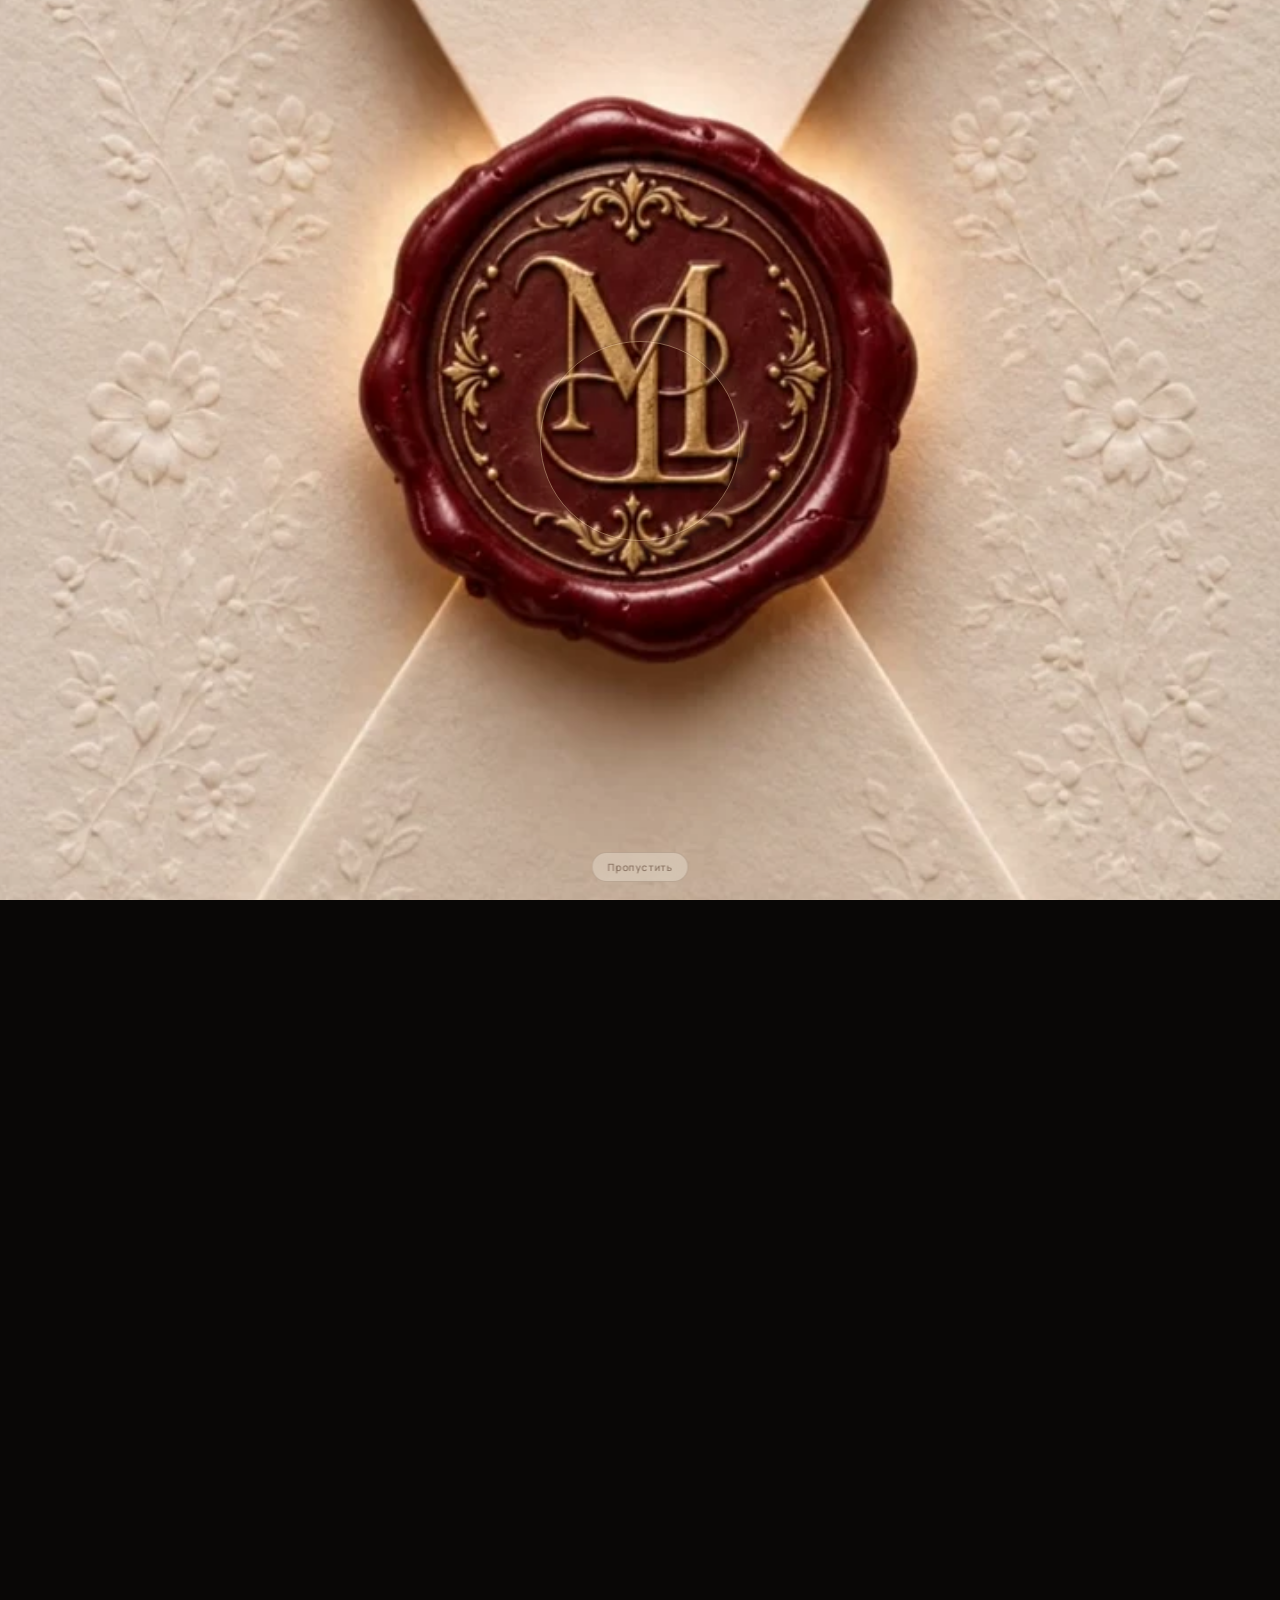
==== commit a0943f91: "Bust stylesheet cache for video opening" ====
--- a/index.html
+++ b/index.html
@@ -15,7 +15,7 @@
   <link rel="preload" as="image" href="assets/images/hero-mobile.webp" media="(max-width:820px)">
   <link rel="preload" as="image" href="assets/images/envelope-video-poster-v18.webp">
   <link rel="preload" as="video" href="assets/video/envelope-opening-v18.mp4" type="video/mp4">
-  <link rel="stylesheet" href="assets/v12.css?v=18">
+  <link rel="stylesheet" href="assets/v12.css?v=18.1">
 </head>
 <body class="is-locked">
   <div class="boot" id="boot" aria-hidden="true"><span>M</span><i></i><span>L</span></div>
--- a/assets/v12.css
+++ b/assets/v12.css
@@ -519,6 +519,7 @@
   position:absolute;
   z-index:1;
   inset:0;
+  display:block;
   overflow:hidden;
   background:#eee3d3;
   opacity:1;
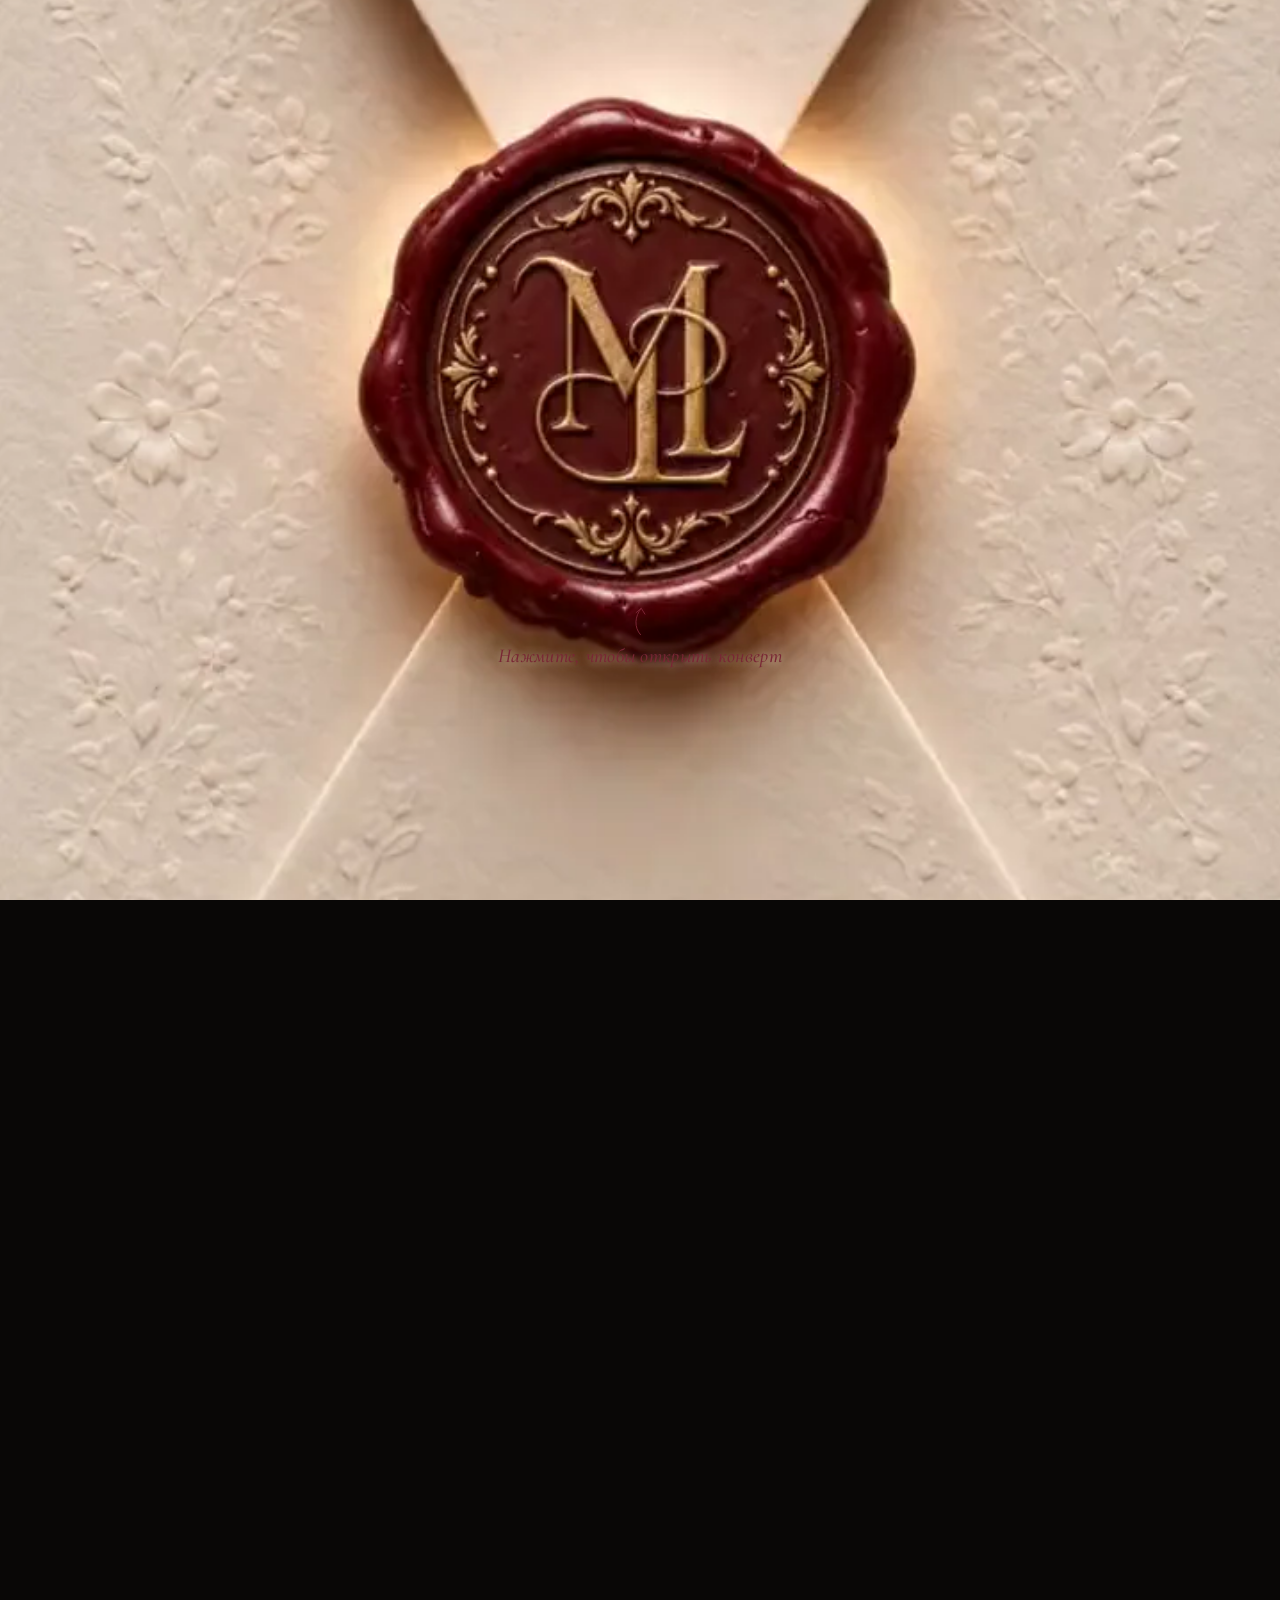
==== commit d74b2a16: "Refine envelope opening and mobile countdown" ====
--- a/index.html
+++ b/index.html
@@ -5,7 +5,7 @@
   <meta name="viewport" content="width=device-width,initial-scale=1,viewport-fit=cover">
   <meta name="theme-color" content="#090706">
   <meta name="description" content="Свадебное приглашение Михаила и Лианы — 21 июля 2027 года, Москва.">
-  <meta name="invite-studio-release" content="V18-CINEMATIC-VIDEO-OPENING">
+  <meta name="invite-studio-release" content="V19-GUIDED-VIDEO-OPENING">
   <meta name="rsvp-endpoint" content="">
   <title>Михаил и Лиана — 21 июля 2027</title>
   <link rel="preconnect" href="https://fonts.googleapis.com">
@@ -13,9 +13,9 @@
   <link href="https://fonts.googleapis.com/css2?family=Cormorant+Garamond:ital,wght@0,400;0,500;0,600;1,400;1,500&family=Manrope:wght@400;500;600&display=swap" rel="stylesheet">
   <link rel="preload" as="image" href="assets/images/hero-desktop.webp" media="(min-width:821px)">
   <link rel="preload" as="image" href="assets/images/hero-mobile.webp" media="(max-width:820px)">
-  <link rel="preload" as="image" href="assets/images/envelope-video-poster-v18.webp">
-  <link rel="preload" as="video" href="assets/video/envelope-opening-v18.mp4" type="video/mp4">
-  <link rel="stylesheet" href="assets/v12.css?v=18.1">
+  <link rel="preload" as="image" href="assets/images/envelope-video-poster-v19.webp">
+  <link rel="preload" as="video" href="assets/video/envelope-opening-v19.mp4" type="video/mp4">
+  <link rel="stylesheet" href="assets/v12.css?v=19">
 </head>
 <body class="is-locked">
   <div class="boot" id="boot" aria-hidden="true"><span>M</span><i></i><span>L</span></div>
@@ -28,13 +28,16 @@
 
   <section class="opening video-opening" id="opening" aria-label="Открытие свадебного приглашения">
     <div class="opening-video-stage" aria-hidden="true">
-      <video class="opening-video" id="openingVideo" playsinline muted preload="auto" disablepictureinpicture poster="assets/images/envelope-video-poster-v18.webp">
-        <source src="assets/video/envelope-opening-v18.mp4" type="video/mp4">
+      <video class="opening-video" id="openingVideo" playsinline muted preload="auto" disablepictureinpicture poster="assets/images/envelope-video-poster-v19.webp">
+        <source src="assets/video/envelope-opening-v19.mp4" type="video/mp4">
       </video>
     </div>
     <div class="opening-whiteout" aria-hidden="true"></div>
-    <button class="opening-play" id="seal" type="button" aria-label="Открыть приглашение"></button>
-    <button class="skip-opening" id="skip" type="button">Пропустить</button>
+    <button class="opening-play" id="seal" type="button" aria-label="Открыть приглашение" aria-describedby="openingHint"></button>
+    <div class="opening-hint" id="openingHint">
+      <svg viewBox="0 0 34 46" aria-hidden="true"><path d="M17 43C8 33 9 18 18 7M11 13l7-6 5 8"/></svg>
+      <span>Нажмите, чтобы открыть конверт</span>
+    </div>
   </section>
 
   <main class="site" id="site" aria-hidden="true" inert>
@@ -149,6 +152,6 @@
     </div>
   </div>
 
-  <script src="assets/v12.js?v=18"></script>
+  <script src="assets/v12.js?v=19"></script>
 </body>
-</html>
+</html>
--- a/assets/v12.css
+++ b/assets/v12.css
@@ -618,3 +618,79 @@
   .opening-play:after{animation:none}
   .video-opening .skip-opening{animation:none;opacity:1}
 }
+
+/* V19: refined opening guidance and a contained mobile countdown */
+.opening-play:after{content:none}
+.opening-hint{
+  position:absolute;
+  z-index:13;
+  left:50%;
+  top:calc(49% + clamp(126px,18vmin,210px));
+  width:min(420px,calc(100vw - 40px));
+  display:grid;
+  justify-items:center;
+  gap:7px;
+  transform:translateX(-50%);
+  color:#792735;
+  text-align:center;
+  pointer-events:none;
+  animation:opening-hint-pulse 2.8s ease-in-out infinite;
+  transition:opacity .28s ease,transform .34s ease;
+}
+.opening-hint svg{width:25px;height:34px;overflow:visible}
+.opening-hint path{fill:none;stroke:currentColor;stroke-width:1.35;stroke-linecap:round;stroke-linejoin:round}
+.opening-hint span{
+  font:italic 500 clamp(16px,1.55vw,20px)/1.25 var(--serif);
+  letter-spacing:.015em;
+  text-wrap:balance;
+  text-shadow:0 1px 10px rgba(255,248,235,.68);
+}
+.video-opening.is-video-playing .opening-hint,
+.video-opening.is-whiteout .opening-hint,
+.video-opening.is-revealing .opening-hint{
+  opacity:0;
+  transform:translateX(-50%) translateY(7px);
+  animation:none;
+}
+.video-opening .skip-opening{display:none!important}
+
+@keyframes opening-hint-pulse{
+  50%{opacity:.62;transform:translateX(-50%) translateY(-4px) scale(.985)}
+}
+
+@media(orientation:portrait){
+  .opening-hint{top:calc(49% + clamp(104px,30vw,142px));width:calc(100vw - 32px);gap:5px}
+  .opening-hint svg{width:22px;height:31px}
+  .opening-hint span{font-size:clamp(15px,4.4vw,18px)}
+}
+
+@media(max-width:560px){
+  .counter{
+    width:min(100%,300px);
+    max-width:none;
+    grid-template-columns:repeat(2,minmax(0,1fr));
+    gap:14px;
+    margin:25px auto;
+  }
+  .counter div{width:100%;min-width:0;overflow:hidden;padding:9px 4px}
+  .counter strong{
+    max-width:100%;
+    font-size:clamp(23px,7vw,30px);
+    line-height:.9;
+    letter-spacing:-.035em;
+    font-variant-numeric:lining-nums tabular-nums;
+  }
+  .counter div:first-child strong{font-size:clamp(21px,6.5vw,28px)}
+  .counter span{font-size:7px;letter-spacing:.06em}
+}
+
+@media(max-width:360px){
+  .counter{width:min(100%,276px);gap:12px}
+  .counter strong{font-size:25px}
+  .counter div:first-child strong{font-size:23px}
+}
+
+@media(prefers-reduced-motion:reduce){
+  .video-opening .opening-video-stage{display:block}
+  .opening-hint{animation:none}
+}
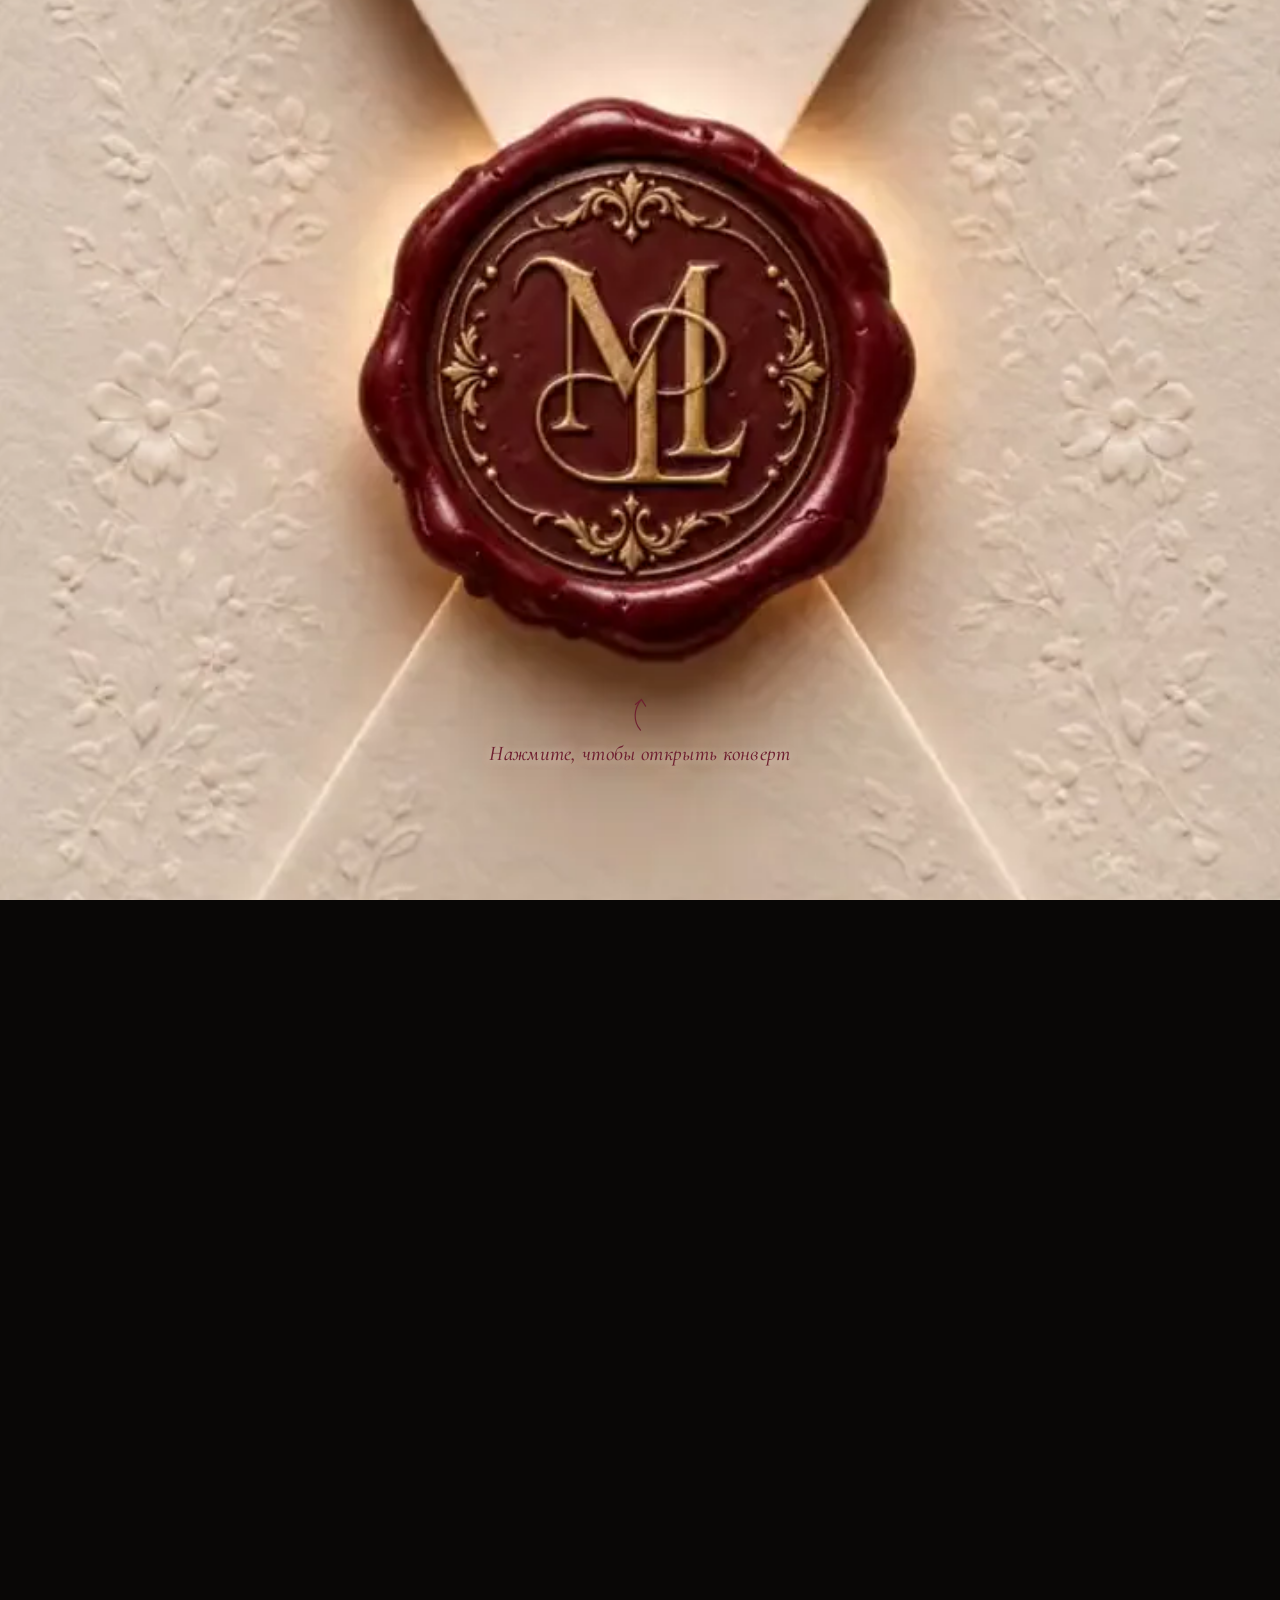
==== commit 8b09aef3: "Adjust opening hint placement" ====
--- a/index.html
+++ b/index.html
@@ -15,7 +15,7 @@
   <link rel="preload" as="image" href="assets/images/hero-mobile.webp" media="(max-width:820px)">
   <link rel="preload" as="image" href="assets/images/envelope-video-poster-v19.webp">
   <link rel="preload" as="video" href="assets/video/envelope-opening-v19.mp4" type="video/mp4">
-  <link rel="stylesheet" href="assets/v12.css?v=19">
+  <link rel="stylesheet" href="assets/v12.css?v=19.1">
 </head>
 <body class="is-locked">
   <div class="boot" id="boot" aria-hidden="true"><span>M</span><i></i><span>L</span></div>
--- a/assets/v12.css
+++ b/assets/v12.css
@@ -625,22 +625,22 @@
   position:absolute;
   z-index:13;
   left:50%;
-  top:calc(49% + clamp(126px,18vmin,210px));
+  top:calc(49% + clamp(220px,28vh,300px));
   width:min(420px,calc(100vw - 40px));
   display:grid;
   justify-items:center;
-  gap:7px;
+  gap:8px;
   transform:translateX(-50%);
-  color:#792735;
+  color:#6f2030;
   text-align:center;
   pointer-events:none;
   animation:opening-hint-pulse 2.8s ease-in-out infinite;
   transition:opacity .28s ease,transform .34s ease;
 }
-.opening-hint svg{width:25px;height:34px;overflow:visible}
+.opening-hint svg{width:29px;height:40px;overflow:visible}
 .opening-hint path{fill:none;stroke:currentColor;stroke-width:1.35;stroke-linecap:round;stroke-linejoin:round}
 .opening-hint span{
-  font:italic 500 clamp(16px,1.55vw,20px)/1.25 var(--serif);
+  font:italic 500 clamp(17px,1.65vw,21px)/1.25 var(--serif);
   letter-spacing:.015em;
   text-wrap:balance;
   text-shadow:0 1px 10px rgba(255,248,235,.68);
@@ -655,11 +655,11 @@
 .video-opening .skip-opening{display:none!important}
 
 @keyframes opening-hint-pulse{
-  50%{opacity:.62;transform:translateX(-50%) translateY(-4px) scale(.985)}
+  50%{opacity:.78;transform:translateX(-50%) translateY(-4px) scale(.985)}
 }
 
 @media(orientation:portrait){
-  .opening-hint{top:calc(49% + clamp(104px,30vw,142px));width:calc(100vw - 32px);gap:5px}
+  .opening-hint{top:calc(49% + clamp(125px,34vw,165px));width:calc(100vw - 32px);gap:5px}
   .opening-hint svg{width:22px;height:31px}
   .opening-hint span{font-size:clamp(15px,4.4vw,18px)}
 }
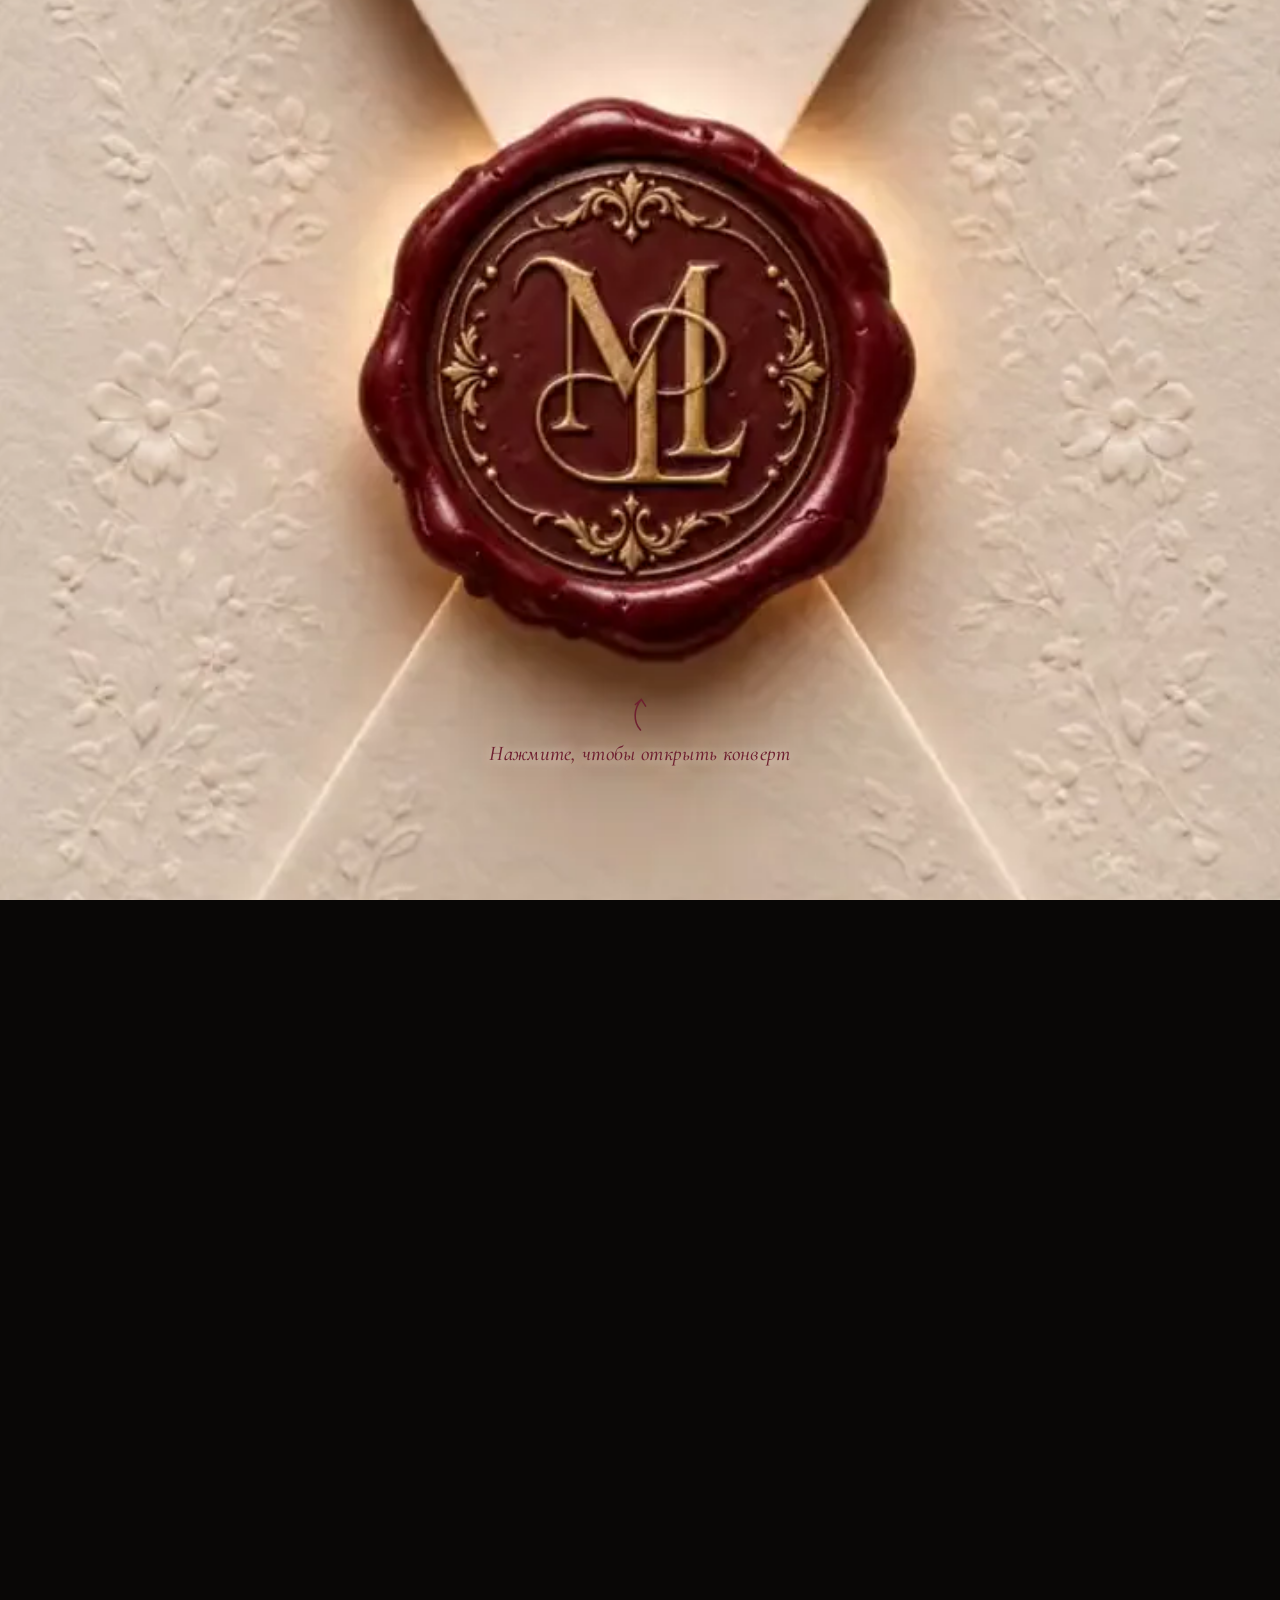
==== commit 70a74cbb: "Polish opening hint contrast" ====
--- a/index.html
+++ b/index.html
@@ -15,7 +15,7 @@
   <link rel="preload" as="image" href="assets/images/hero-mobile.webp" media="(max-width:820px)">
   <link rel="preload" as="image" href="assets/images/envelope-video-poster-v19.webp">
   <link rel="preload" as="video" href="assets/video/envelope-opening-v19.mp4" type="video/mp4">
-  <link rel="stylesheet" href="assets/v12.css?v=19.1">
+  <link rel="stylesheet" href="assets/v12.css?v=19.2">
 </head>
 <body class="is-locked">
   <div class="boot" id="boot" aria-hidden="true"><span>M</span><i></i><span>L</span></div>
--- a/assets/v12.css
+++ b/assets/v12.css
@@ -638,12 +638,12 @@
   transition:opacity .28s ease,transform .34s ease;
 }
 .opening-hint svg{width:29px;height:40px;overflow:visible}
-.opening-hint path{fill:none;stroke:currentColor;stroke-width:1.35;stroke-linecap:round;stroke-linejoin:round}
+.opening-hint path{fill:none;stroke:currentColor;stroke-width:1.8;stroke-linecap:round;stroke-linejoin:round}
 .opening-hint span{
   font:italic 500 clamp(17px,1.65vw,21px)/1.25 var(--serif);
   letter-spacing:.015em;
   text-wrap:balance;
-  text-shadow:0 1px 10px rgba(255,248,235,.68);
+  text-shadow:0 1px 12px rgba(255,248,235,.92);
 }
 .video-opening.is-video-playing .opening-hint,
 .video-opening.is-whiteout .opening-hint,
@@ -655,7 +655,7 @@
 .video-opening .skip-opening{display:none!important}
 
 @keyframes opening-hint-pulse{
-  50%{opacity:.78;transform:translateX(-50%) translateY(-4px) scale(.985)}
+  50%{opacity:.84;transform:translateX(-50%) translateY(-4px) scale(.985)}
 }
 
 @media(orientation:portrait){
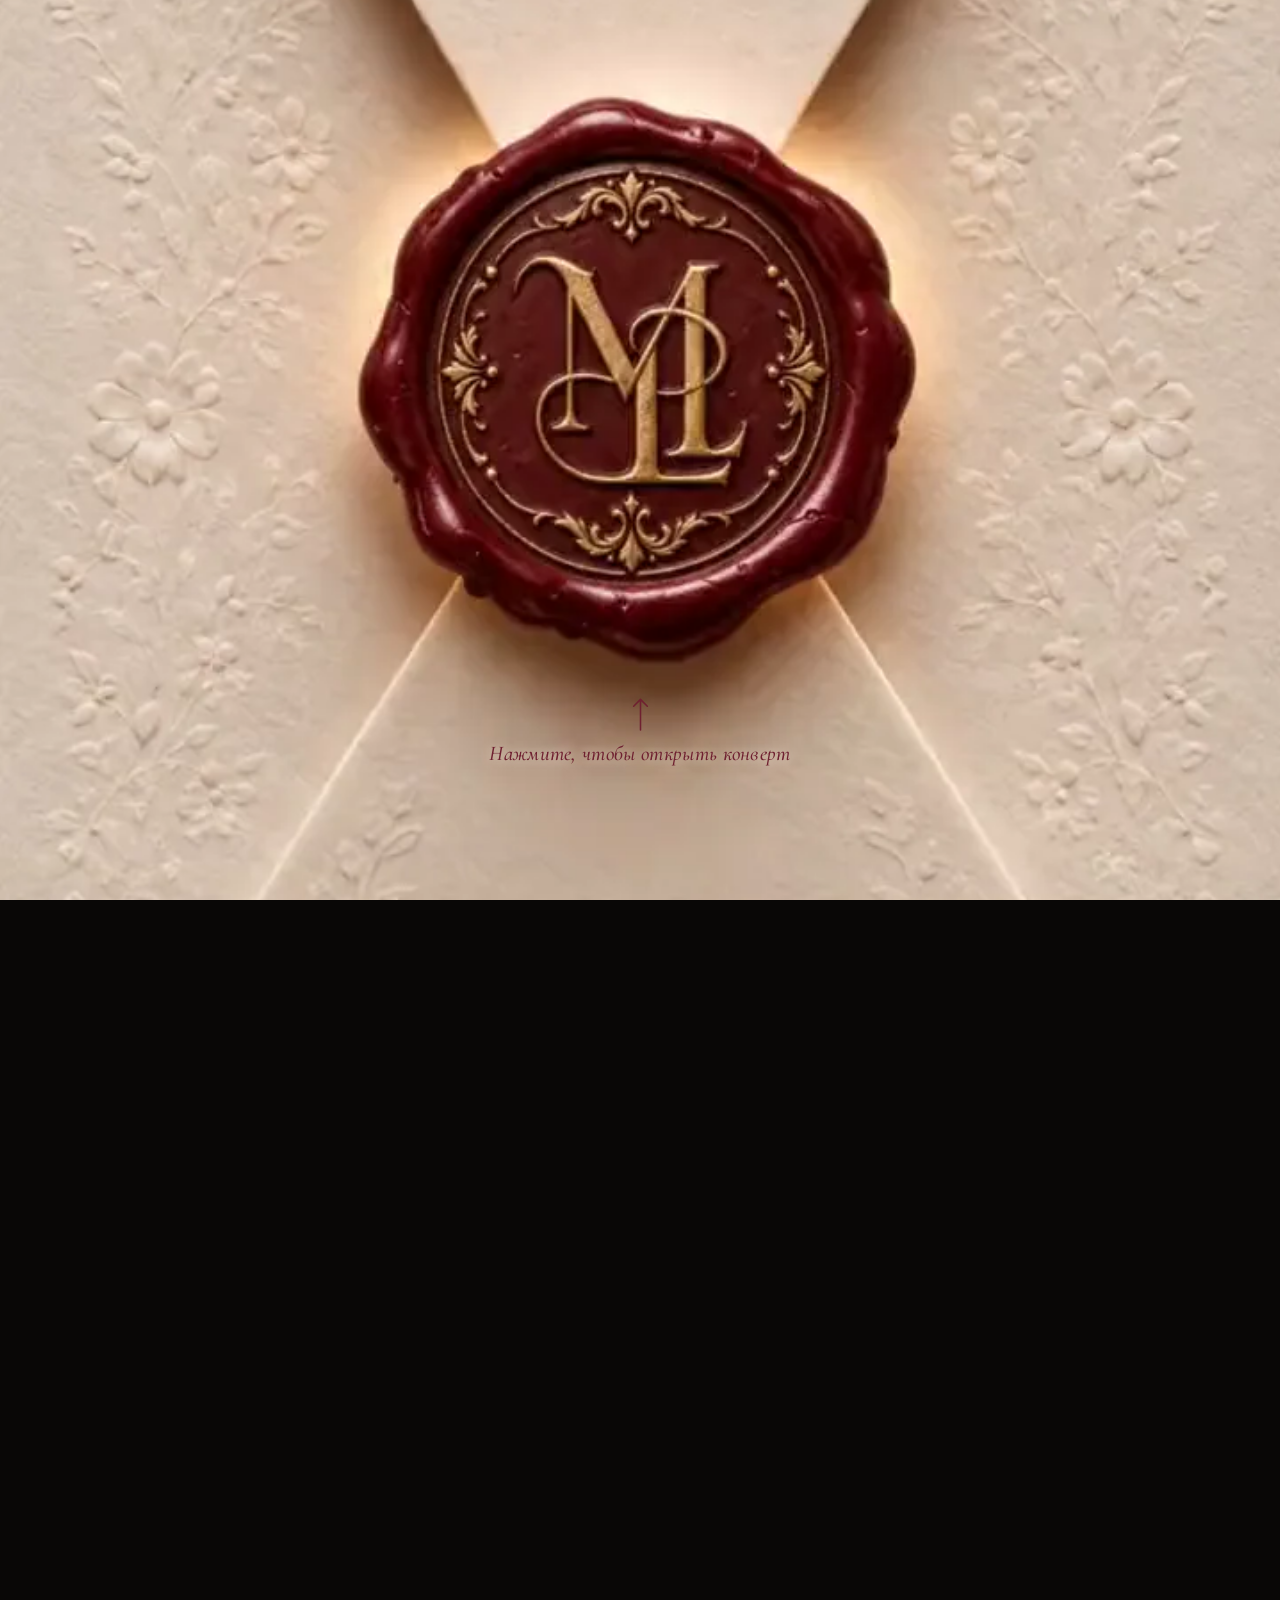
==== commit e06a27ad: "Clarify opening arrow" ====
--- a/index.html
+++ b/index.html
@@ -35,7 +35,7 @@
     <div class="opening-whiteout" aria-hidden="true"></div>
     <button class="opening-play" id="seal" type="button" aria-label="Открыть приглашение" aria-describedby="openingHint"></button>
     <div class="opening-hint" id="openingHint">
-      <svg viewBox="0 0 34 46" aria-hidden="true"><path d="M17 43C8 33 9 18 18 7M11 13l7-6 5 8"/></svg>
+      <svg viewBox="0 0 34 46" aria-hidden="true"><path d="M17 43V7M9 15l8-8 8 8"/></svg>
       <span>Нажмите, чтобы открыть конверт</span>
     </div>
   </section>
@@ -154,4 +154,4 @@
 
   <script src="assets/v12.js?v=19"></script>
 </body>
-</html>+</html>
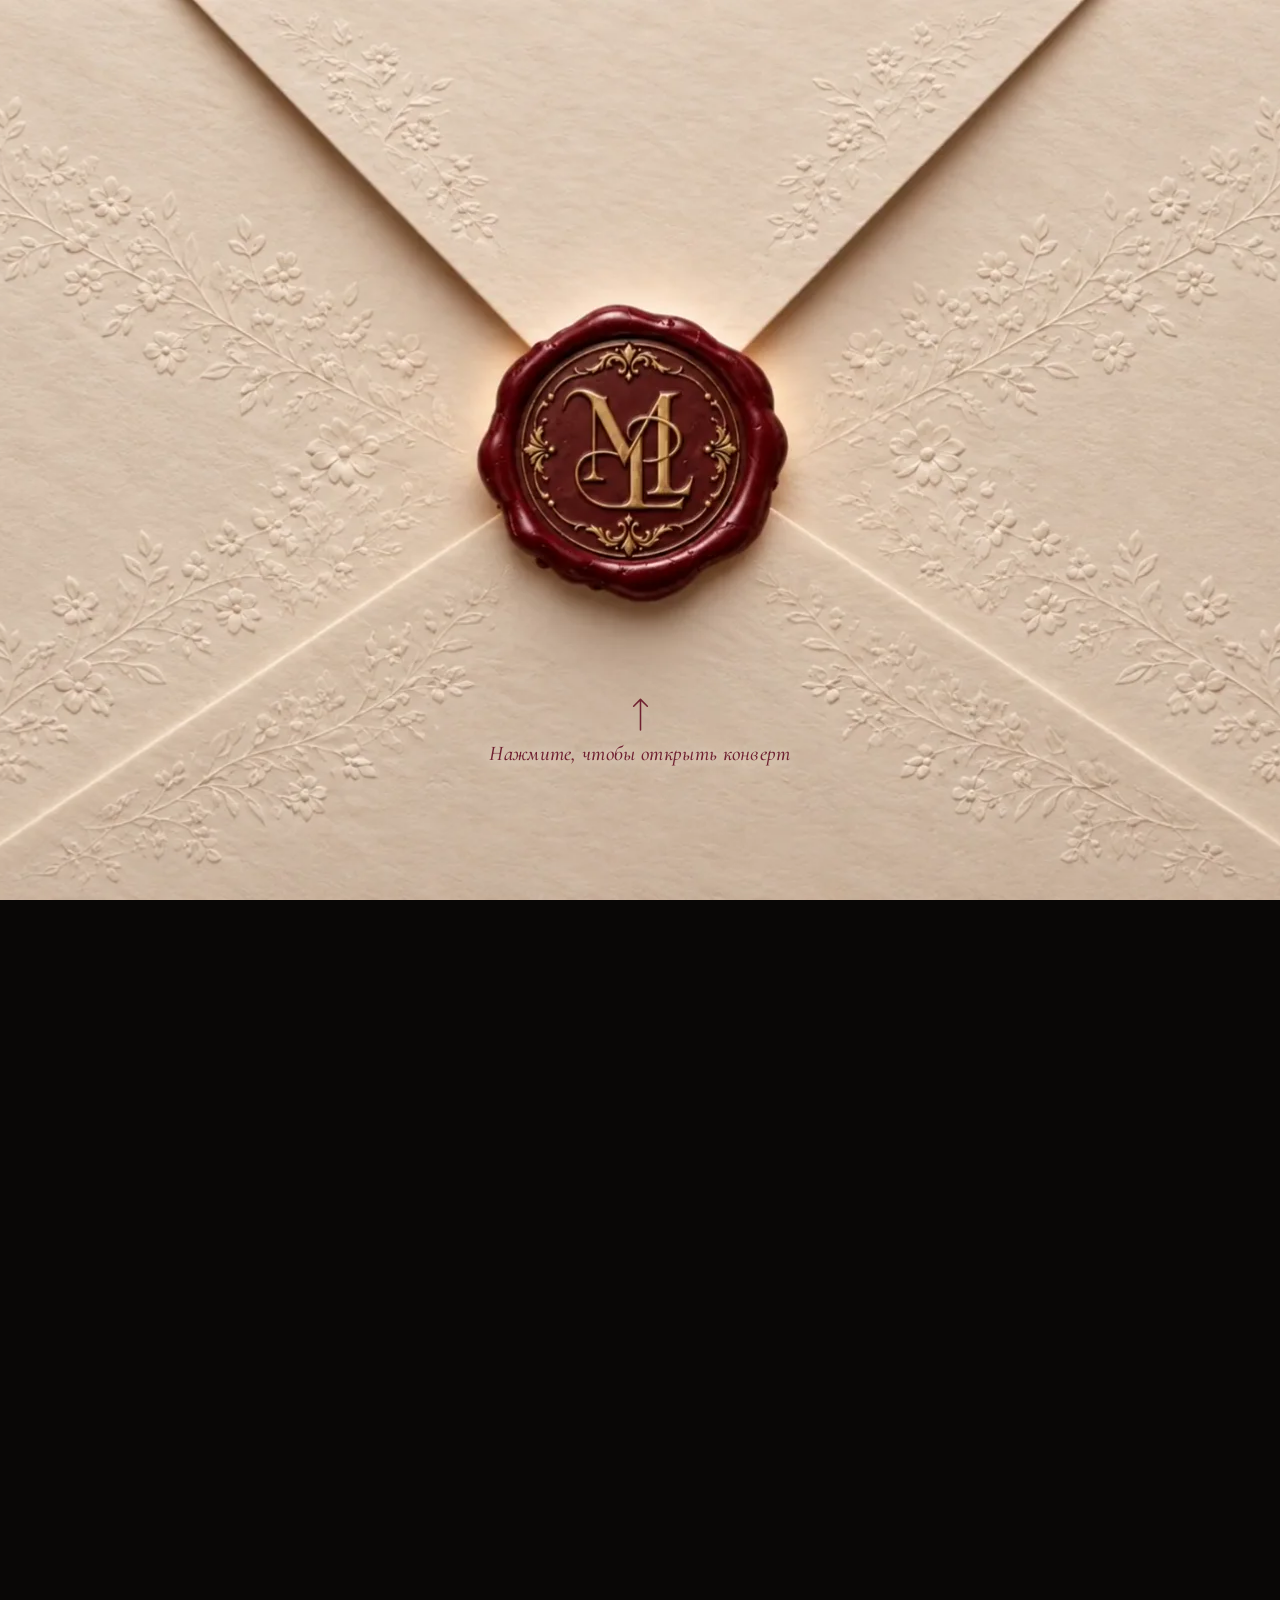
==== commit aa15822f: "Add dedicated desktop envelope opening" ====
--- a/index.html
+++ b/index.html
@@ -5,7 +5,7 @@
   <meta name="viewport" content="width=device-width,initial-scale=1,viewport-fit=cover">
   <meta name="theme-color" content="#090706">
   <meta name="description" content="Свадебное приглашение Михаила и Лианы — 21 июля 2027 года, Москва.">
-  <meta name="invite-studio-release" content="V19-GUIDED-VIDEO-OPENING">
+  <meta name="invite-studio-release" content="V20-RESPONSIVE-CINEMATIC-OPENING">
   <meta name="rsvp-endpoint" content="">
   <title>Михаил и Лиана — 21 июля 2027</title>
   <link rel="preconnect" href="https://fonts.googleapis.com">
@@ -13,9 +13,11 @@
   <link href="https://fonts.googleapis.com/css2?family=Cormorant+Garamond:ital,wght@0,400;0,500;0,600;1,400;1,500&family=Manrope:wght@400;500;600&display=swap" rel="stylesheet">
   <link rel="preload" as="image" href="assets/images/hero-desktop.webp" media="(min-width:821px)">
   <link rel="preload" as="image" href="assets/images/hero-mobile.webp" media="(max-width:820px)">
-  <link rel="preload" as="image" href="assets/images/envelope-video-poster-v19.webp">
-  <link rel="preload" as="video" href="assets/video/envelope-opening-v19.mp4" type="video/mp4">
-  <link rel="stylesheet" href="assets/v12.css?v=19.2">
+  <link rel="preload" as="image" href="assets/images/envelope-video-poster-desktop-v20.webp" media="(min-width:821px)">
+  <link rel="preload" as="image" href="assets/images/envelope-video-poster-v19.webp" media="(max-width:820px)">
+  <link rel="preload" as="video" href="assets/video/envelope-opening-desktop-v20.mp4" type="video/mp4" media="(min-width:821px)">
+  <link rel="preload" as="video" href="assets/video/envelope-opening-v19.mp4" type="video/mp4" media="(max-width:820px)">
+  <link rel="stylesheet" href="assets/v12.css?v=20">
 </head>
 <body class="is-locked">
   <div class="boot" id="boot" aria-hidden="true"><span>M</span><i></i><span>L</span></div>
@@ -28,9 +30,11 @@
 
   <section class="opening video-opening" id="opening" aria-label="Открытие свадебного приглашения">
     <div class="opening-video-stage" aria-hidden="true">
-      <video class="opening-video" id="openingVideo" playsinline muted preload="auto" disablepictureinpicture poster="assets/images/envelope-video-poster-v19.webp">
-        <source src="assets/video/envelope-opening-v19.mp4" type="video/mp4">
-      </video>
+      <video class="opening-video" id="openingVideo" playsinline muted preload="auto" disablepictureinpicture
+        data-desktop-src="assets/video/envelope-opening-desktop-v20.mp4"
+        data-mobile-src="assets/video/envelope-opening-v19.mp4"
+        data-desktop-poster="assets/images/envelope-video-poster-desktop-v20.webp"
+        data-mobile-poster="assets/images/envelope-video-poster-v19.webp"></video>
     </div>
     <div class="opening-whiteout" aria-hidden="true"></div>
     <button class="opening-play" id="seal" type="button" aria-label="Открыть приглашение" aria-describedby="openingHint"></button>
@@ -152,6 +156,6 @@
     </div>
   </div>
 
-  <script src="assets/v12.js?v=19"></script>
+  <script src="assets/v12.js?v=20"></script>
 </body>
 </html>
--- a/assets/v12.css
+++ b/assets/v12.css
@@ -619,7 +619,7 @@
   .video-opening .skip-opening{animation:none;opacity:1}
 }
 
-/* V19: refined opening guidance and a contained mobile countdown */
+/* V20: responsive desktop/mobile films, refined guidance and contained countdown */
 .opening-play:after{content:none}
 .opening-hint{
   position:absolute;
@@ -693,4 +693,4 @@
 @media(prefers-reduced-motion:reduce){
   .video-opening .opening-video-stage{display:block}
   .opening-hint{animation:none}
-}+}
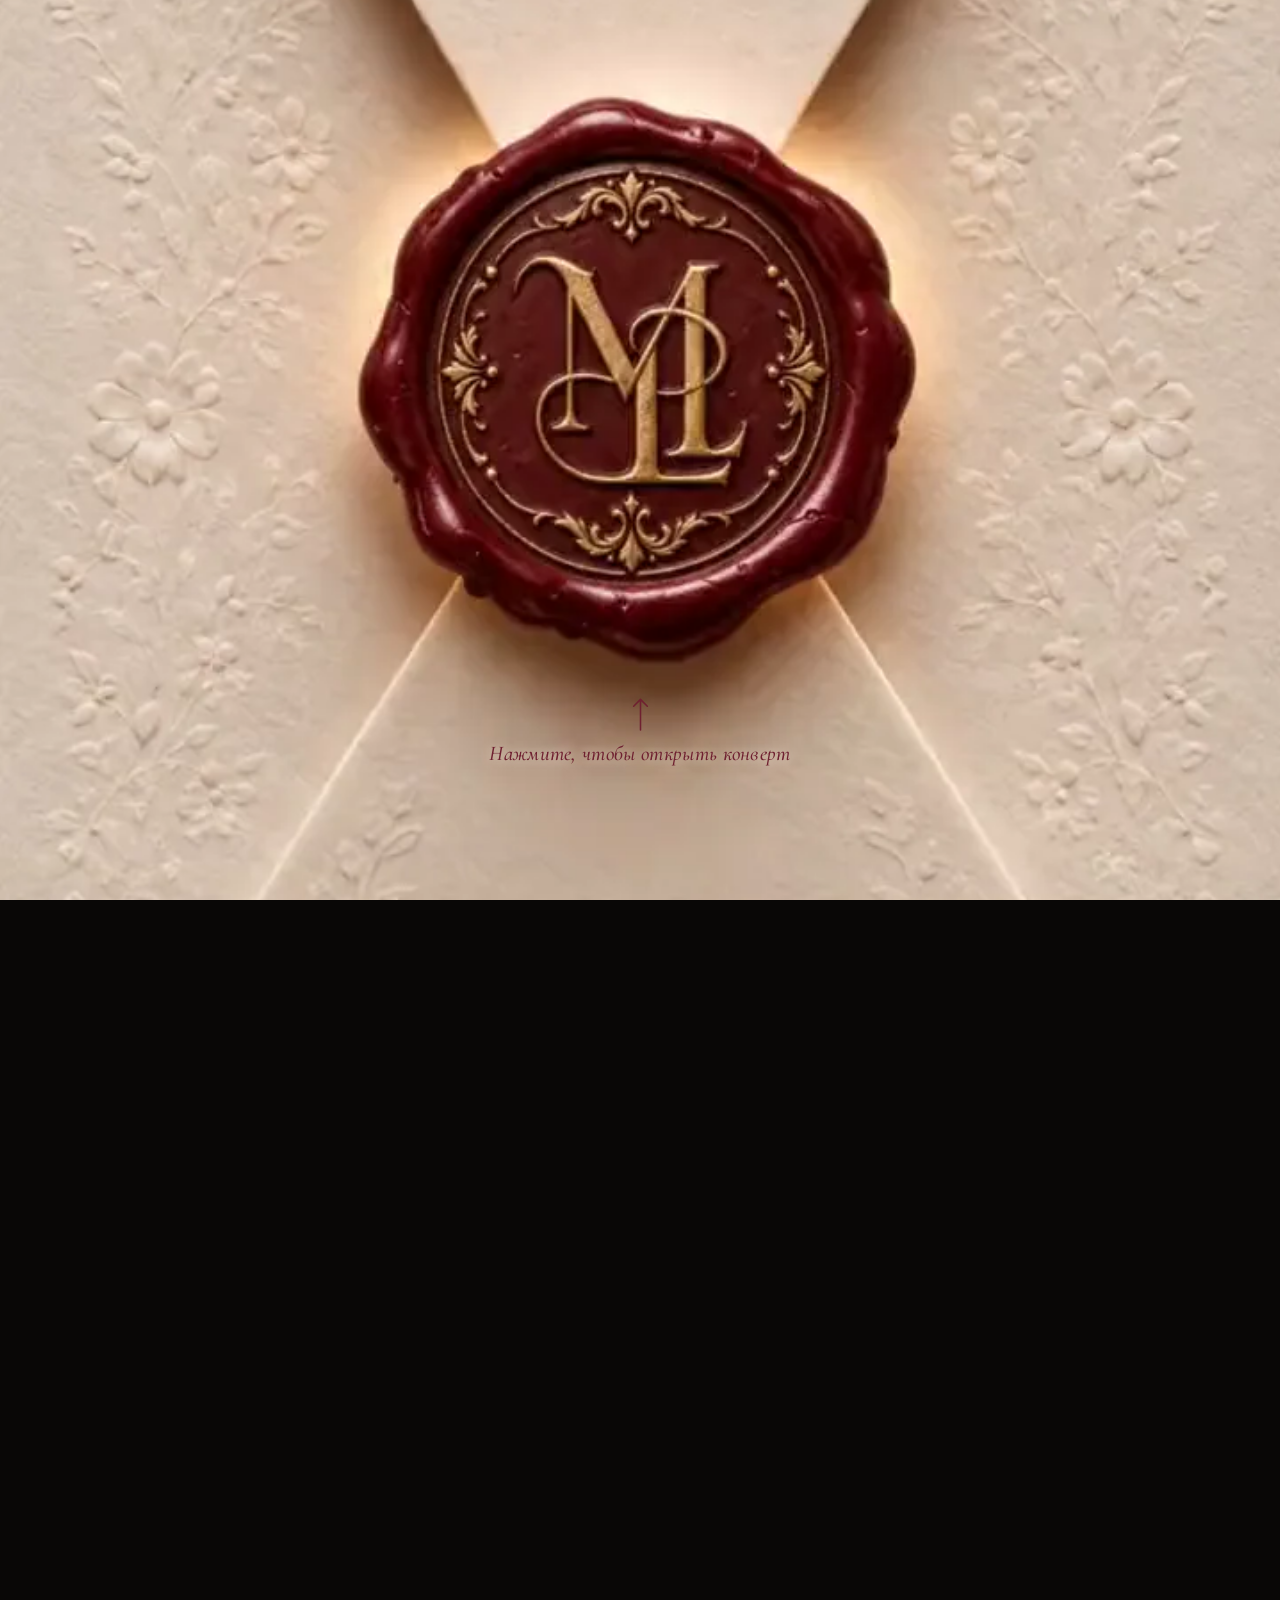
==== commit f9f4853b: "Bust invitation script cache for realistic petals" ====
--- a/index.html
+++ b/index.html
@@ -156,6 +156,6 @@
     </div>
   </div>
 
-  <script src="assets/v12.js?v=20"></script>
+  <script src="assets/v12.js?v=22"></script>
 </body>
 </html>
